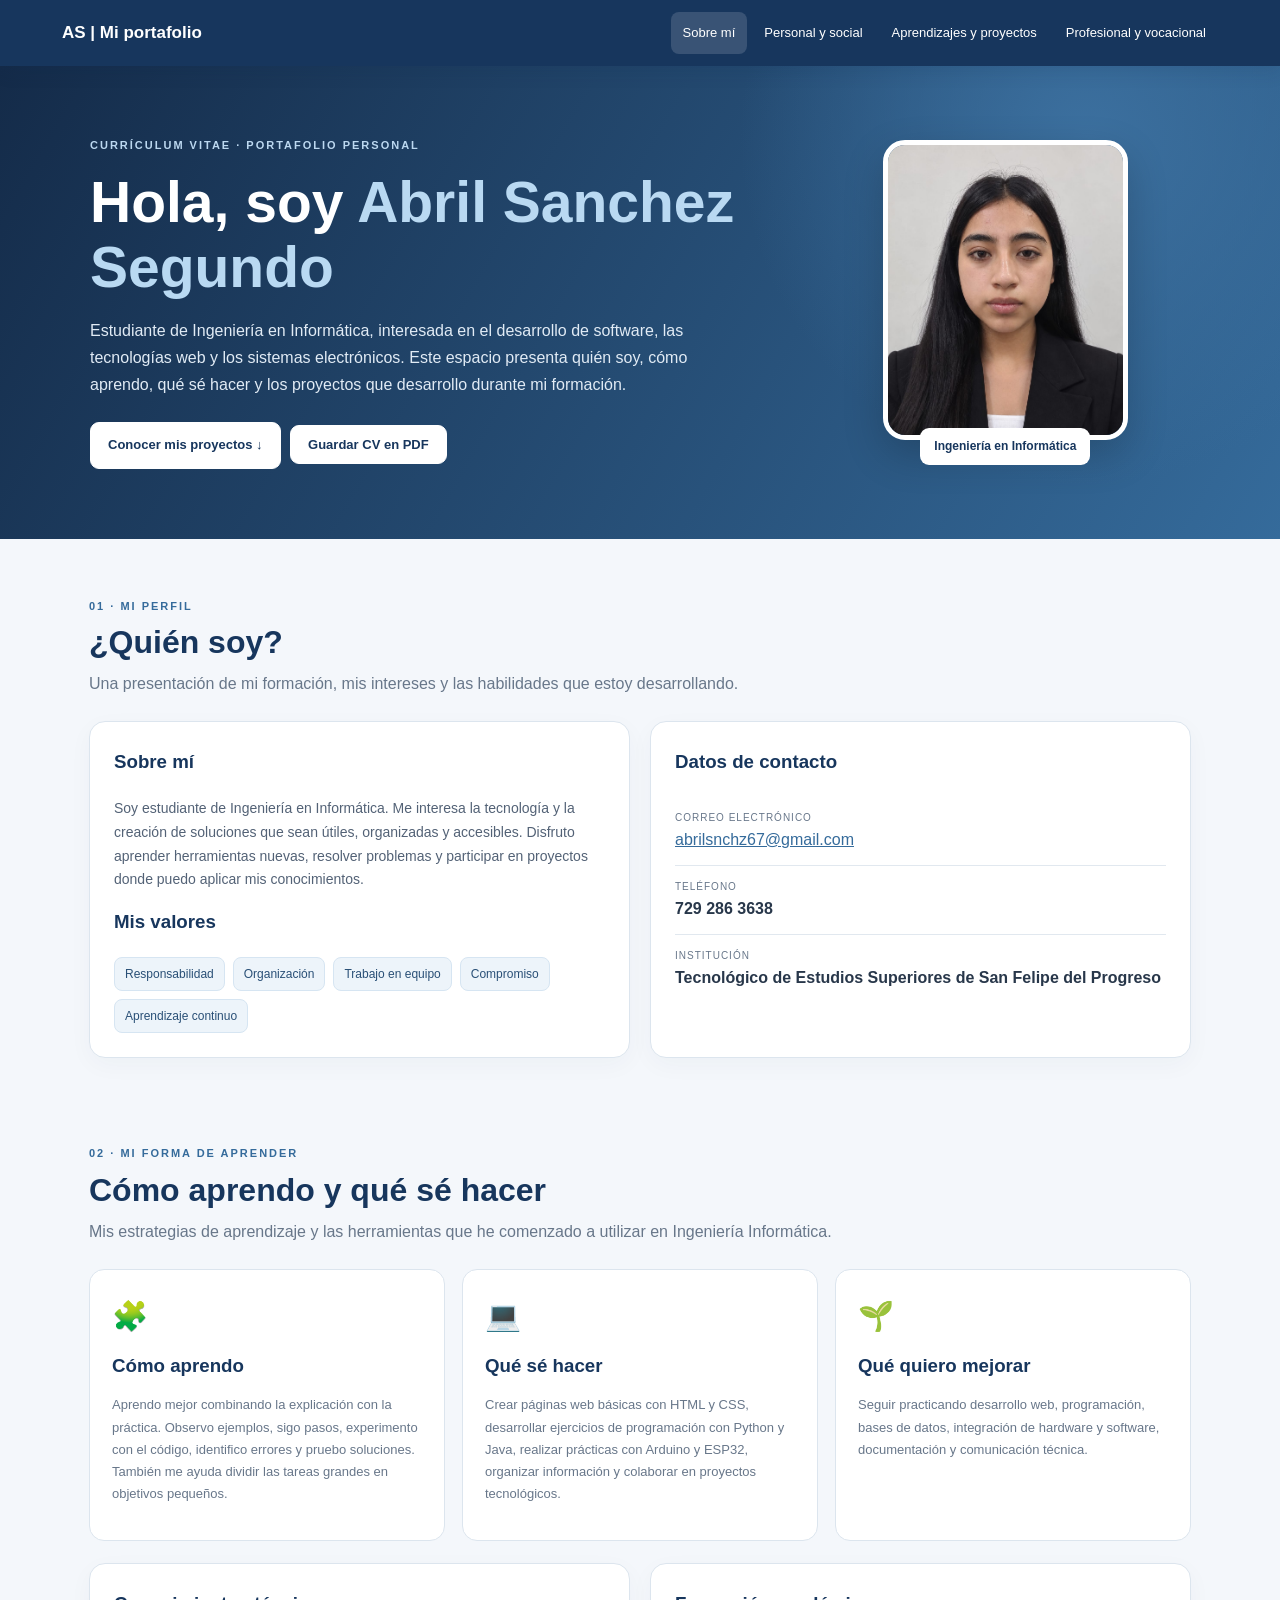
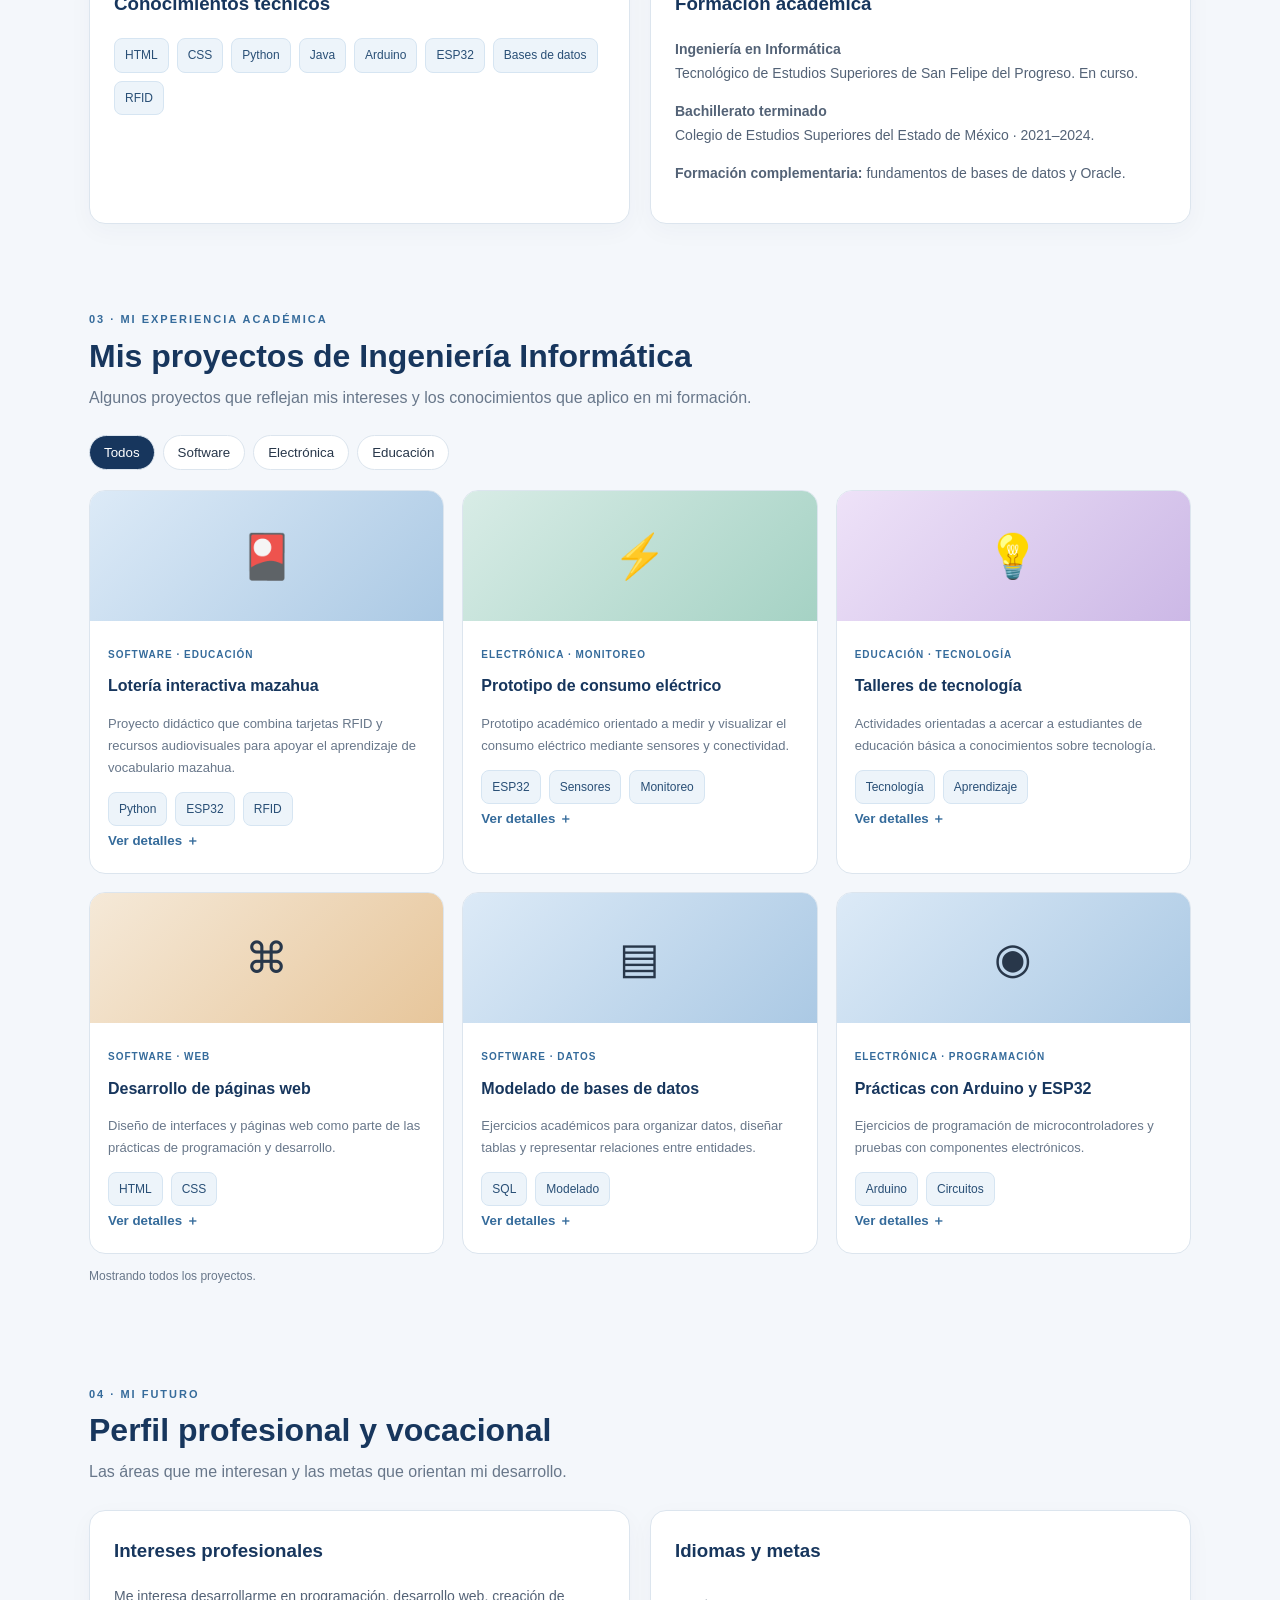
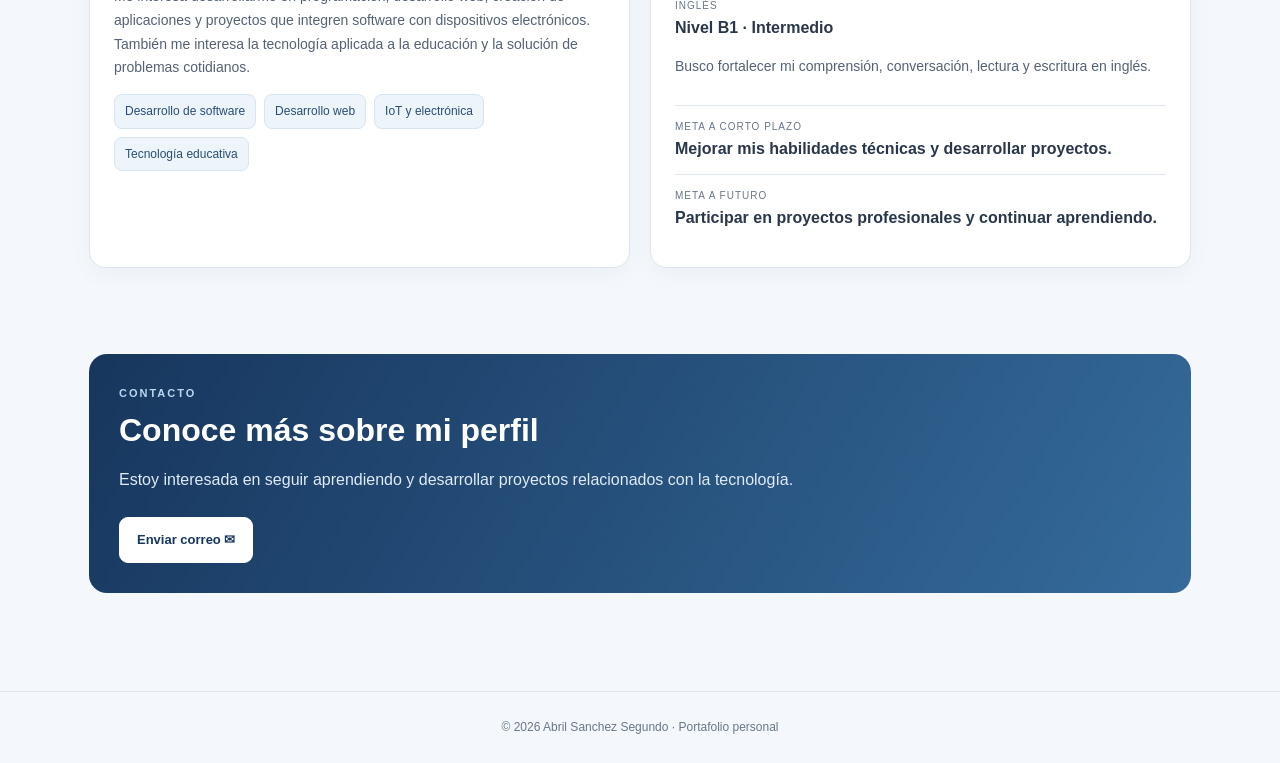
==== index.html @ 3b0242c1 "Add files via upload" ====
<!DOCTYPE html>
<html lang="es">
<head>
<meta charset="UTF-8">
<meta name="viewport" content="width=device-width, initial-scale=1.0">
<title>Abril Sanchez Segundo | Portafolio</title>

<style>
:root {
  --azul: #17365d;
  --azul2: #356b9b;
  --fondo: #f4f7fb;
  --texto: #28374a;
  --gris: #68778a;
  --blanco: #ffffff;
}

* {
  box-sizing: border-box;
  scroll-behavior: smooth;
}

body {
  margin: 0;
  background: var(--fondo);
  color: var(--texto);
  font-family: "Segoe UI", Arial, sans-serif;
  line-height: 1.7;
}

/* MENÚ PRINCIPAL */
header {
  background: var(--azul);
  color: white;
  position: sticky;
  top: 0;
  z-index: 100;
  box-shadow: 0 4px 18px #142c4b25;
}

nav {
  max-width: 1200px;
  margin: auto;
  padding: 12px 22px;
  display: flex;
  justify-content: space-between;
  align-items: center;
  gap: 15px;
}

.logo {
  font-weight: bold;
  font-size: 17px;
  white-space: nowrap;
}

.menu {
  display: flex;
  gap: 5px;
  flex-wrap: wrap;
}

.menu a {
  color: white;
  text-decoration: none;
  padding: 10px 12px;
  border-radius: 8px;
  font-size: 13px;
  transition: .3s;
}

.menu a:hover,
.menu a.activo {
  background: #ffffff25;
}

.menu a.proximamente {
  color: #c8d5e5;
}

.menu-btn {
  display: none;
  background: transparent;
  color: white;
  border: 1px solid #ffffff70;
  padding: 8px 12px;
  border-radius: 8px;
  cursor: pointer;
}

/* PORTADA */
.hero {
  background:
    radial-gradient(circle at 85% 15%, #3c709f 0, transparent 30%),
    linear-gradient(120deg, #142b49, #356b9b);
  color: white;
}

.hero-contenido {
  max-width: 1150px;
  margin: auto;
  padding: 70px 25px;
  display: grid;
  grid-template-columns: 1.3fr .7fr;
  align-items: center;
  gap: 45px;
}

.etiqueta {
  color: #bcd8f0;
  text-transform: uppercase;
  letter-spacing: 2px;
  font-size: 11px;
  font-weight: bold;
}

.hero h1 {
  font-size: clamp(35px, 5vw, 57px);
  line-height: 1.15;
  margin: 15px 0;
}

.hero h1 span {
  color: #b9d9f2;
}

.hero p {
  color: #e1ebf5;
  max-width: 650px;
}

.foto-contenedor {
  text-align: center;
}

.foto {
  width: 245px;
  height: 300px;
  object-fit: cover;
  object-position: center 25%;
  border-radius: 22px;
  border: 5px solid white;
  box-shadow: 0 15px 40px #0003;
}

.foto-texto {
  display: table;
  margin: -20px auto 0;
  position: relative;
  background: white;
  color: var(--azul);
  padding: 8px 14px;
  border-radius: 9px;
  font-size: 12px;
  font-weight: bold;
}

.boton {
  display: inline-block;
  padding: 11px 17px;
  margin: 8px 5px 0 0;
  border-radius: 9px;
  background: white;
  color: var(--azul);
  border: 1px solid white;
  text-decoration: none;
  cursor: pointer;
  font-weight: bold;
  font-size: 13px;
  transition: .3s;
}

.boton:hover {
  transform: translateY(-3px);
  box-shadow: 0 7px 20px #0002;
}

.boton-azul {
  background: var(--azul);
  color: white;
  border-color: var(--azul);
}

/* CONTENIDO */
main {
  max-width: 1150px;
  margin: auto;
  padding: 15px 24px 55px;
}

.seccion {
  padding: 43px 0;
  scroll-margin-top: 90px;
}

.subtitulo {
  color: var(--azul2);
  text-transform: uppercase;
  font-size: 11px;
  letter-spacing: 2px;
  font-weight: bold;
}

h2 {
  color: var(--azul);
  font-size: 32px;
  line-height: 1.25;
  margin: 7px 0;
}

.descripcion {
  color: var(--gris);
  margin: 8px 0 24px;
}

.grid {
  display: grid;
  grid-template-columns: repeat(2, minmax(0, 1fr));
  gap: 20px;
}

.tarjeta {
  background: white;
  padding: 24px;
  border-radius: 16px;
  border: 1px solid #dce5ee;
  box-shadow: 0 7px 25px #142c4b09;
  transition: .3s;
}

.tarjeta:hover {
  box-shadow: 0 12px 30px #142c4b15;
  transform: translateY(-2px);
}

.tarjeta h3 {
  color: var(--azul);
  margin-top: 0;
}

.tarjeta p {
  color: #536276;
  font-size: 14px;
}

.dato {
  padding: 12px 0;
  border-bottom: 1px solid #e1e8ef;
  overflow-wrap: anywhere;
}

.dato:last-child {
  border-bottom: 0;
}

.dato small {
  display: block;
  color: var(--gris);
  text-transform: uppercase;
  letter-spacing: 1px;
  font-size: 10px;
}

.dato a {
  color: var(--azul2);
}

.etiquetas {
  display: flex;
  flex-wrap: wrap;
  gap: 8px;
}

.chip {
  background: #edf4fa;
  color: #294f76;
  border: 1px solid #d6e5f2;
  border-radius: 8px;
  padding: 6px 10px;
  font-size: 12px;
}

/* APRENDIZAJES */
.habilidades {
  display: grid;
  grid-template-columns: repeat(3, minmax(0, 1fr));
  gap: 17px;
}

.habilidad {
  background: white;
  padding: 22px;
  border: 1px solid #dce5ee;
  border-radius: 15px;
  transition: .3s;
}

.habilidad:hover {
  transform: translateY(-4px);
  box-shadow: 0 10px 25px #142c4b12;
}

.icono {
  font-size: 29px;
}

.habilidad h3 {
  color: var(--azul);
  margin: 8px 0;
}

.habilidad p {
  color: var(--gris);
  font-size: 13px;
}

/* FILTROS DE PROYECTOS */
.filtros {
  display: flex;
  flex-wrap: wrap;
  gap: 8px;
  margin-bottom: 20px;
}

.filtro {
  padding: 9px 14px;
  border: 1px solid #dce5ee;
  background: white;
  border-radius: 30px;
  cursor: pointer;
  color: var(--texto);
}

.filtro.activo,
.filtro:hover {
  background: var(--azul);
  color: white;
}

.proyectos {
  display: grid;
  grid-template-columns: repeat(3, minmax(0, 1fr));
  gap: 18px;
}

.proyecto {
  background: white;
  border: 1px solid #dce5ee;
  border-radius: 16px;
  overflow: hidden;
  transition: .3s;
}

.proyecto:hover {
  transform: translateY(-5px);
  box-shadow: 0 12px 30px #142c4b15;
}

.proyecto[hidden] {
  display: none;
}

.proyecto-imagen {
  height: 130px;
  display: grid;
  place-items: center;
  font-size: 43px;
  background: linear-gradient(135deg, #dceaf7, #abc9e4);
}

.proyecto:nth-child(2) .proyecto-imagen {
  background: linear-gradient(135deg, #d8ece6, #a5d2c4);
}

.proyecto:nth-child(3) .proyecto-imagen {
  background: linear-gradient(135deg, #eee2f8, #ccb8e6);
}

.proyecto:nth-child(4) .proyecto-imagen {
  background: linear-gradient(135deg, #f5e9d8, #e7c69b);
}

.proyecto-contenido {
  padding: 18px;
}

.categoria {
  color: var(--azul2);
  font-size: 10px;
  text-transform: uppercase;
  font-weight: bold;
  letter-spacing: 1px;
}

.proyecto h3 {
  color: var(--azul);
  margin: 6px 0;
  font-size: 16px;
}

.proyecto p {
  color: var(--gris);
  font-size: 13px;
}

.ver-mas {
  color: var(--azul2);
  background: none;
  border: 0;
  padding: 5px 0;
  font-weight: bold;
  cursor: pointer;
}

.detalles {
  display: none;
  border-top: 1px solid #e1e8ef;
  padding-top: 12px;
  margin-top: 12px;
  font-size: 13px;
  color: var(--gris);
}

.proyecto.abierto .detalles {
  display: block;
}

/* CONTACTO */
.contacto {
  background: linear-gradient(120deg, #17365d, #356b9b);
  color: white;
  padding: 30px;
  border-radius: 18px;
}

.contacto h2 {
  color: white;
}

.contacto p {
  color: #e1ebf5;
}

footer {
  text-align: center;
  color: var(--gris);
  padding: 25px;
  font-size: 12px;
  border-top: 1px solid #dce5ee;
}

#arriba {
  position: fixed;
  right: 20px;
  bottom: 20px;
  width: 45px;
  height: 45px;
  background: var(--azul);
  color: white;
  border: 0;
  border-radius: 50%;
  font-size: 22px;
  cursor: pointer;
  opacity: 0;
  pointer-events: none;
  transition: .3s;
}

#arriba.mostrar {
  opacity: 1;
  pointer-events: auto;
}

.revelar {
  opacity: 0;
  transform: translateY(15px);
  transition: .6s;
}

.revelar.visible {
  opacity: 1;
  transform: translateY(0);
}

@media (max-width: 850px) {
  .menu a {
    font-size: 11px;
    padding: 8px;
  }

  .proyectos {
    grid-template-columns: repeat(2, minmax(0, 1fr));
  }
}

@media (max-width: 650px) {
  nav {
    flex-wrap: wrap;
  }

  .menu-btn {
    display: block;
  }

  .menu {
    display: none;
    position: absolute;
    top: 62px;
    left: 0;
    right: 0;
    background: var(--azul);
    padding: 12px;
    flex-direction: column;
  }

  .menu.abierto {
    display: flex;
  }

  .menu a {
    font-size: 14px;
    padding: 12px;
  }

  .hero-contenido {
    grid-template-columns: 1fr;
    padding: 45px 22px;
  }

  .foto {
    width: 210px;
    height: 250px;
  }

  main {
    padding: 10px 17px 40px;
  }

  .seccion {
    padding: 35px 0;
  }

  .grid,
  .habilidades,
  .proyectos {
    grid-template-columns: 1fr;
  }

  h2 {
    font-size: 27px;
  }
}

@media print {
  header, .filtros, .ver-mas, #arriba {
    display: none !important;
  }

  .hero {
    print-color-adjust: exact;
    -webkit-print-color-adjust: exact;
  }

  .seccion {
    padding: 20px 0;
  }

  .tarjeta, .proyecto, .habilidad {
    break-inside: avoid;
  }
}

@media (prefers-reduced-motion: reduce) {
  *, *::before, *::after {
    scroll-behavior: auto !important;
    transition: none !important;
  }

  .revelar {
    opacity: 1;
    transform: none;
  }
}
</style>
</head>

<body>

<header>
  <nav>
    <div class="logo">AS | Mi portafolio</div>

    <button class="menu-btn" id="menuBtn"
      aria-expanded="false" aria-controls="menu">☰ Menú</button>

    <div class="menu" id="menu">
      <a href="sobre-mi.html" class="activo">Sobre mí</a>
      <a href="personal-social.html">Personal y social</a>
      <a href="aprendizajes-proyectos.html">Aprendizajes y proyectos</a>
      <a href="profesional-vocacional.html">Profesional y vocacional</a>
    </div>
  </nav>
</header>

<!-- PORTADA DEL CURRÍCULUM -->
<section class="hero" id="inicio">
  <div class="hero-contenido">
    <div>
      <div class="etiqueta">Currículum vitae · Portafolio personal</div>

      <h1>Hola, soy <span>Abril Sanchez Segundo</span></h1>

      <p>
        Estudiante de Ingeniería en Informática, interesada en el desarrollo
        de software, las tecnologías web y los sistemas electrónicos.
        Este espacio presenta quién soy, cómo aprendo, qué sé hacer
        y los proyectos que desarrollo durante mi formación.
      </p>

      <a href="#proyectos" class="boton">Conocer mis proyectos ↓</a>
      <button class="boton" onclick="window.print()">Guardar CV en PDF</button>
    </div>

    <div class="foto-contenedor">
      <img src="abril.jpg" alt="Fotografía de Abril Sanchez Segundo"
        class="foto">
      <div class="foto-texto">Ingeniería en Informática</div>
    </div>
  </div>
</section>

<main>

<!-- PERFIL -->
<section class="seccion revelar" id="perfil">
  <div class="subtitulo">01 · Mi perfil</div>
  <h2>¿Quién soy?</h2>
  <p class="descripcion">
    Una presentación de mi formación, mis intereses y las habilidades
    que estoy desarrollando.
  </p>

  <div class="grid">
    <article class="tarjeta">
      <h3>Sobre mí</h3>
      <p>
        Soy estudiante de Ingeniería en Informática. Me interesa la tecnología
        y la creación de soluciones que sean útiles, organizadas y accesibles.
        Disfruto aprender herramientas nuevas, resolver problemas y participar
        en proyectos donde puedo aplicar mis conocimientos.
      </p>

      <h3>Mis valores</h3>
      <div class="etiquetas">
        <span class="chip">Responsabilidad</span>
        <span class="chip">Organización</span>
        <span class="chip">Trabajo en equipo</span>
        <span class="chip">Compromiso</span>
        <span class="chip">Aprendizaje continuo</span>
      </div>
    </article>

    <article class="tarjeta">
      <h3>Datos de contacto</h3>

      <div class="dato">
        <small>Correo electrónico</small>
        <a href="mailto:abrilsnchz67@gmail.com">
          abrilsnchz67@gmail.com
        </a>
      </div>

      <div class="dato">
        <small>Teléfono</small>
        <strong>729 286 3638</strong>
      </div>

      <div class="dato">
        <small>Institución</small>
        <strong>
          Tecnológico de Estudios Superiores de San Felipe del Progreso
        </strong>
      </div>
    </article>
  </div>
</section>

<!-- CÓMO APRENDO -->
<section class="seccion revelar" id="aprendizaje">
  <div class="subtitulo">02 · Mi forma de aprender</div>
  <h2>Cómo aprendo y qué sé hacer</h2>
  <p class="descripcion">
    Mis estrategias de aprendizaje y las herramientas que he comenzado
    a utilizar en Ingeniería Informática.
  </p>

  <div class="habilidades">
    <article class="habilidad">
      <div class="icono">🧩</div>
      <h3>Cómo aprendo</h3>
      <p>
        Aprendo mejor combinando la explicación con la práctica. Observo
        ejemplos, sigo pasos, experimento con el código, identifico errores
        y pruebo soluciones. También me ayuda dividir las tareas grandes
        en objetivos pequeños.
      </p>
    </article>

    <article class="habilidad">
      <div class="icono">💻</div>
      <h3>Qué sé hacer</h3>
      <p>
        Crear páginas web básicas con HTML y CSS, desarrollar ejercicios
        de programación con Python y Java, realizar prácticas con Arduino
        y ESP32, organizar información y colaborar en proyectos tecnológicos.
      </p>
    </article>

    <article class="habilidad">
      <div class="icono">🌱</div>
      <h3>Qué quiero mejorar</h3>
      <p>
        Seguir practicando desarrollo web, programación, bases de datos,
        integración de hardware y software, documentación y comunicación técnica.
      </p>
    </article>
  </div>

  <div class="grid" style="margin-top:22px">
    <article class="tarjeta">
      <h3>Conocimientos técnicos</h3>
      <div class="etiquetas">
        <span class="chip">HTML</span>
        <span class="chip">CSS</span>
        <span class="chip">Python</span>
        <span class="chip">Java</span>
        <span class="chip">Arduino</span>
        <span class="chip">ESP32</span>
        <span class="chip">Bases de datos</span>
        <span class="chip">RFID</span>
      </div>
    </article>

    <article class="tarjeta">
      <h3>Formación académica</h3>
      <p>
        <strong>Ingeniería en Informática</strong><br>
        Tecnológico de Estudios Superiores de San Felipe del Progreso.
        En curso.
      </p>
      <p>
        <strong>Bachillerato terminado</strong><br>
        Colegio de Estudios Superiores del Estado de México · 2021–2024.
      </p>
      <p>
        <strong>Formación complementaria:</strong>
        fundamentos de bases de datos y Oracle.
      </p>
    </article>
  </div>
</section>

<!-- PROYECTOS -->
<section class="seccion revelar" id="proyectos">
  <div class="subtitulo">03 · Mi experiencia académica</div>
  <h2>Mis proyectos de Ingeniería Informática</h2>
  <p class="descripcion">
    Algunos proyectos que reflejan mis intereses y los conocimientos
    que aplico en mi formación.
  </p>

  <div class="filtros">
    <button class="filtro activo" data-filtro="todos">Todos</button>
    <button class="filtro" data-filtro="software">Software</button>
    <button class="filtro" data-filtro="electronica">Electrónica</button>
    <button class="filtro" data-filtro="educacion">Educación</button>
  </div>

  <div class="proyectos">

    <article class="proyecto" data-categoria="software educacion">
      <div class="proyecto-imagen">🎴</div>
      <div class="proyecto-contenido">
        <span class="categoria">Software · Educación</span>
        <h3>Lotería interactiva mazahua</h3>
        <p>
          Proyecto didáctico que combina tarjetas RFID y recursos
          audiovisuales para apoyar el aprendizaje de vocabulario mazahua.
        </p>
        <div class="etiquetas">
          <span class="chip">Python</span>
          <span class="chip">ESP32</span>
          <span class="chip">RFID</span>
        </div>
        <button class="ver-mas" aria-expanded="false">Ver detalles ＋</button>
        <div class="detalles">
          El sistema busca identificar una tarjeta y mostrar su imagen,
          las palabras en español y mazahua, y el audio de pronunciación.
          Su objetivo es apoyar el aprendizaje de una lengua indígena
          mediante herramientas tecnológicas.
        </div>
      </div>
    </article>

    <article class="proyecto" data-categoria="electronica software">
      <div class="proyecto-imagen">⚡</div>
      <div class="proyecto-contenido">
        <span class="categoria">Electrónica · Monitoreo</span>
        <h3>Prototipo de consumo eléctrico</h3>
        <p>
          Prototipo académico orientado a medir y visualizar el consumo
          eléctrico mediante sensores y conectividad.
        </p>
        <div class="etiquetas">
          <span class="chip">ESP32</span>
          <span class="chip">Sensores</span>
          <span class="chip">Monitoreo</span>
        </div>
        <button class="ver-mas" aria-expanded="false">Ver detalles ＋</button>
        <div class="detalles">
          Explora la lectura de señales mediante sensores y el envío
          de mediciones para consultar información del consumo energético.
        </div>
      </div>
    </article>

    <article class="proyecto" data-categoria="educacion">
      <div class="proyecto-imagen">💡</div>
      <div class="proyecto-contenido">
        <span class="categoria">Educación · Tecnología</span>
        <h3>Talleres de tecnología</h3>
        <p>
          Actividades orientadas a acercar a estudiantes de educación básica
          a conocimientos sobre tecnología.
        </p>
        <div class="etiquetas">
          <span class="chip">Tecnología</span>
          <span class="chip">Aprendizaje</span>
        </div>
        <button class="ver-mas" aria-expanded="false">Ver detalles ＋</button>
        <div class="detalles">
          Espacio para documentar las actividades realizadas, los recursos
          utilizados y los aprendizajes obtenidos durante los talleres.
        </div>
      </div>
    </article>

    <article class="proyecto" data-categoria="software">
      <div class="proyecto-imagen">⌘</div>
      <div class="proyecto-contenido">
        <span class="categoria">Software · Web</span>
        <h3>Desarrollo de páginas web</h3>
        <p>
          Diseño de interfaces y páginas web como parte de las prácticas
          de programación y desarrollo.
        </p>
        <div class="etiquetas">
          <span class="chip">HTML</span>
          <span class="chip">CSS</span>
        </div>
        <button class="ver-mas" aria-expanded="false">Ver detalles ＋</button>
        <div class="detalles">
          Puedes agregar capturas de pantalla, enlaces y una explicación
          de las herramientas utilizadas en cada página.
        </div>
      </div>
    </article>

    <article class="proyecto" data-categoria="software">
      <div class="proyecto-imagen">▤</div>
      <div class="proyecto-contenido">
        <span class="categoria">Software · Datos</span>
        <h3>Modelado de bases de datos</h3>
        <p>
          Ejercicios académicos para organizar datos, diseñar tablas
          y representar relaciones entre entidades.
        </p>
        <div class="etiquetas">
          <span class="chip">SQL</span>
          <span class="chip">Modelado</span>
        </div>
        <button class="ver-mas" aria-expanded="false">Ver detalles ＋</button>
        <div class="detalles">
          Agrega aquí diagramas, consultas y ejemplos de las bases de datos
          que hayas construido.
        </div>
      </div>
    </article>

    <article class="proyecto" data-categoria="electronica">
      <div class="proyecto-imagen">◉</div>
      <div class="proyecto-contenido">
        <span class="categoria">Electrónica · Programación</span>
        <h3>Prácticas con Arduino y ESP32</h3>
        <p>
          Ejercicios de programación de microcontroladores y pruebas
          con componentes electrónicos.
        </p>
        <div class="etiquetas">
          <span class="chip">Arduino</span>
          <span class="chip">Circuitos</span>
        </div>
        <button class="ver-mas" aria-expanded="false">Ver detalles ＋</button>
        <div class="detalles">
          Puedes añadir fotografías de los circuitos, conexiones,
          código y resultados de las prácticas.
        </div>
      </div>
    </article>

  </div>

  <p id="mensajeFiltro" aria-live="polite"
     style="color:var(--gris);font-size:12px">
    Mostrando todos los proyectos.
  </p>
</section>

<!-- PERFIL PROFESIONAL -->
<section class="seccion revelar" id="vocacion">
  <div class="subtitulo">04 · Mi futuro</div>
  <h2>Perfil profesional y vocacional</h2>
  <p class="descripcion">
    Las áreas que me interesan y las metas que orientan mi desarrollo.
  </p>

  <div class="grid">
    <article class="tarjeta">
      <h3>Intereses profesionales</h3>
      <p>
        Me interesa desarrollarme en programación, desarrollo web,
        creación de aplicaciones y proyectos que integren software
        con dispositivos electrónicos. También me interesa la tecnología
        aplicada a la educación y la solución de problemas cotidianos.
      </p>

      <div class="etiquetas">
        <span class="chip">Desarrollo de software</span>
        <span class="chip">Desarrollo web</span>
        <span class="chip">IoT y electrónica</span>
        <span class="chip">Tecnología educativa</span>
      </div>
    </article>

    <article class="tarjeta">
      <h3>Idiomas y metas</h3>
      <div class="dato">
        <small>Inglés</small>
        <strong>Nivel B1 · Intermedio</strong>
        <p>
          Busco fortalecer mi comprensión, conversación, lectura
          y escritura en inglés.
        </p>
      </div>
      <div class="dato">
        <small>Meta a corto plazo</small>
        <strong>Mejorar mis habilidades técnicas y desarrollar proyectos.</strong>
      </div>
      <div class="dato">
        <small>Meta a futuro</small>
        <strong>Participar en proyectos profesionales y continuar aprendiendo.</strong>
      </div>
    </article>
  </div>
</section>

<!-- CONTACTO -->
<section class="seccion revelar" id="contacto">
  <div class="contacto">
    <div class="etiqueta">Contacto</div>
    <h2>Conoce más sobre mi perfil</h2>
    <p>
      Estoy interesada en seguir aprendiendo y desarrollar proyectos
      relacionados con la tecnología.
    </p>
    <a class="boton" href="mailto:abrilsnchz67@gmail.com">
      Enviar correo ✉
    </a>
  </div>
</section>

</main>

<footer>
  © <span id="anio"></span> Abril Sanchez Segundo · Portafolio personal
</footer>

<button id="arriba" aria-label="Volver al inicio">↑</button>

<script>
// Menú móvil
const menuBtn = document.getElementById("menuBtn");
const menu = document.getElementById("menu");

menuBtn.addEventListener("click", () => {
  const abierto = menu.classList.toggle("abierto");
  menuBtn.setAttribute("aria-expanded", String(abierto));
  menuBtn.textContent = abierto ? "✕ Cerrar" : "☰ Menú";
});

// Cerrar el menú móvil después de seleccionar una página
document.querySelectorAll(".menu a").forEach(enlace => {
  enlace.addEventListener("click", () => {
    menu.classList.remove("abierto");
    menuBtn.setAttribute("aria-expanded", "false");
    menuBtn.textContent = "☰ Menú";
  });
});

// Filtrar proyectos
document.querySelectorAll(".filtro").forEach(boton => {
  boton.addEventListener("click", () => {
    document.querySelectorAll(".filtro").forEach(b =>
      b.classList.remove("activo")
    );

    boton.classList.add("activo");
    const categoria = boton.dataset.filtro;
    let cantidad = 0;

    document.querySelectorAll(".proyecto").forEach(proyecto => {
      const categorias = proyecto.dataset.categoria.split(" ");
      const mostrar = categoria === "todos" ||
                      categorias.includes(categoria);

      proyecto.hidden = !mostrar;
      if (mostrar) cantidad++;
    });

    document.getElementById("mensajeFiltro").textContent =
      categoria === "todos"
        ? "Mostrando todos los proyectos."
        : `Se muestran ${cantidad} proyecto(s) de esta categoría.`;
  });
});

// Abrir y cerrar detalles de los proyectos
document.querySelectorAll(".ver-mas").forEach(boton => {
  boton.addEventListener("click", () => {
    const proyecto = boton.closest(".proyecto");
    const abierto = proyecto.classList.toggle("abierto");

    boton.textContent = abierto
      ? "Ocultar detalles −"
      : "Ver detalles ＋";

    boton.setAttribute("aria-expanded", String(abierto));
  });
});

// Botón volver arriba
const botonArriba = document.getElementById("arriba");

window.addEventListener("scroll", () => {
  botonArriba.classList.toggle("mostrar", window.scrollY > 400);
});

botonArriba.addEventListener("click", () => {
  window.scrollTo({ top: 0, behavior: "smooth" });
});

// Animación de entrada
const observador = new IntersectionObserver(entradas => {
  entradas.forEach(entrada => {
    if (entrada.isIntersecting) {
      entrada.target.classList.add("visible");
      observador.unobserve(entrada.target);
    }
  });
}, { threshold: 0.1 });

document.querySelectorAll(".revelar").forEach(seccion => {
  observador.observe(seccion);
});

// Año automático
document.getElementById("anio").textContent = new Date().getFullYear();
</script>

</body>
</html>
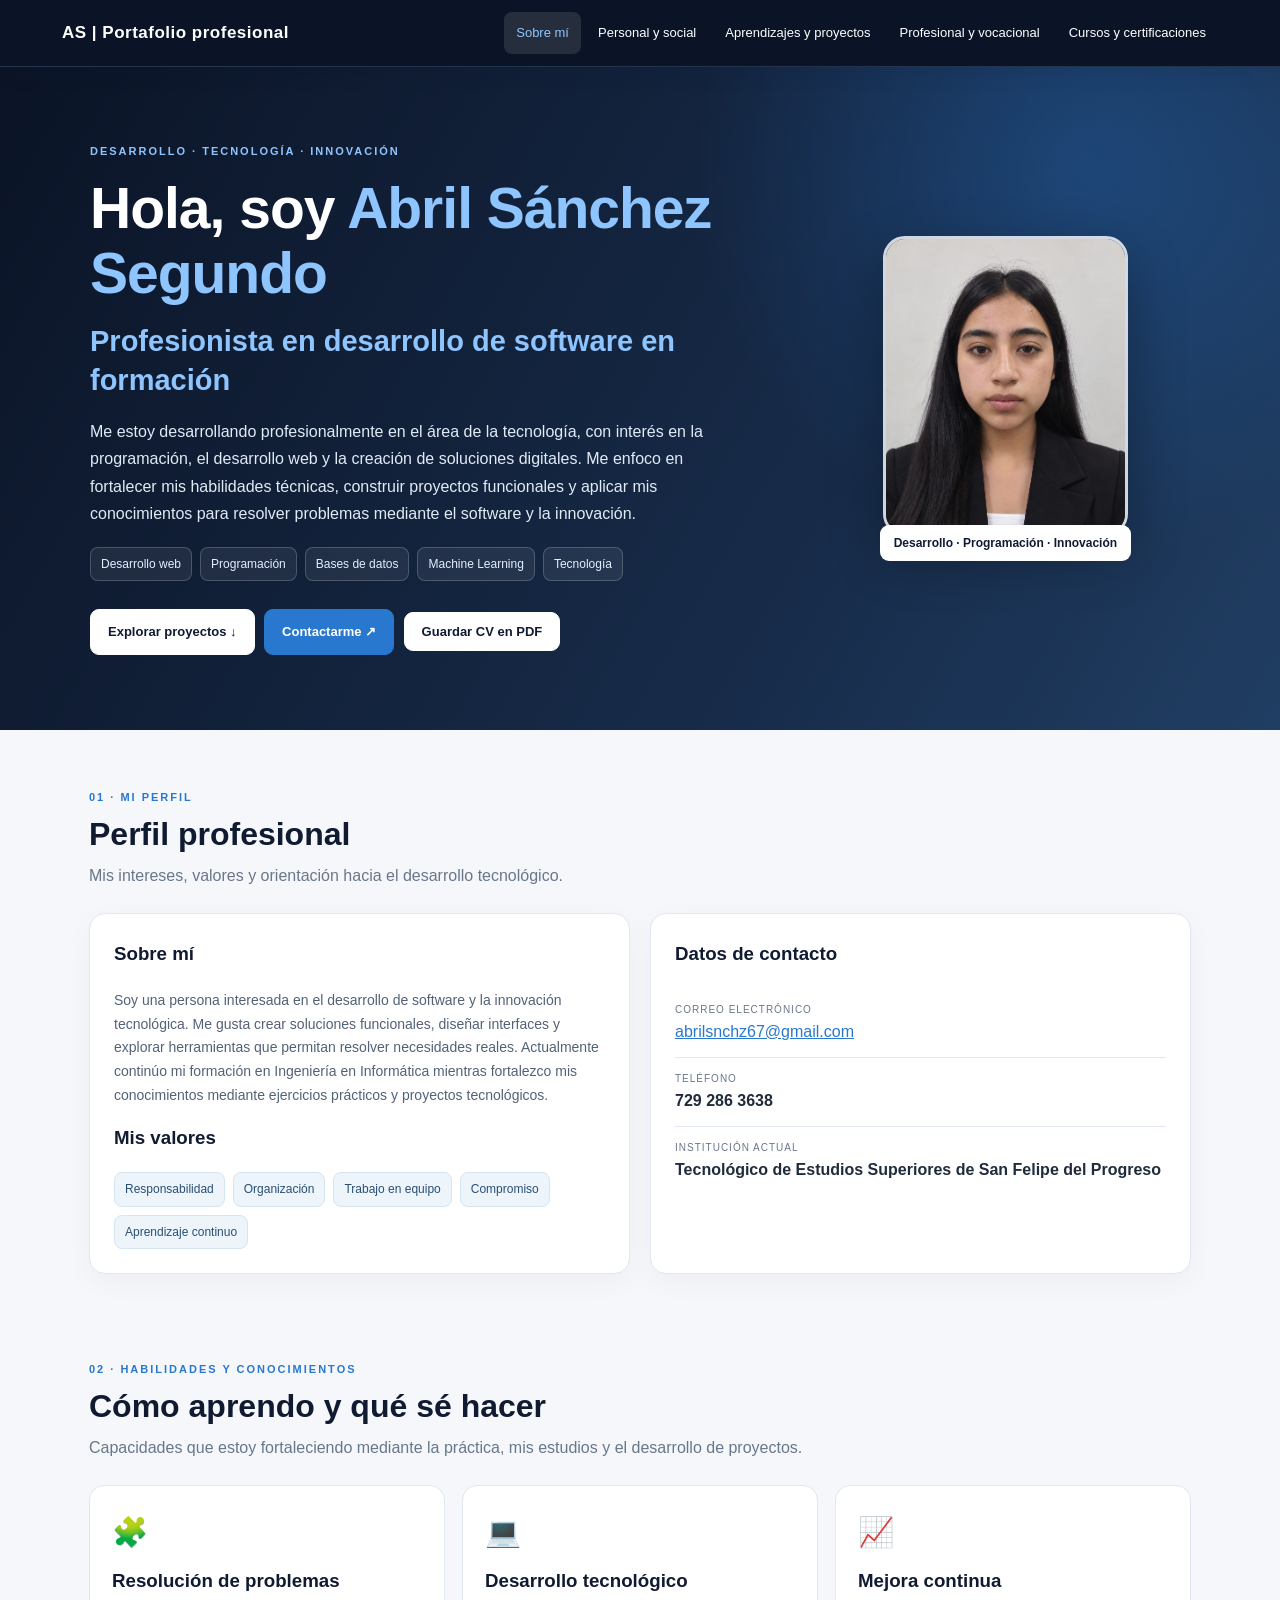
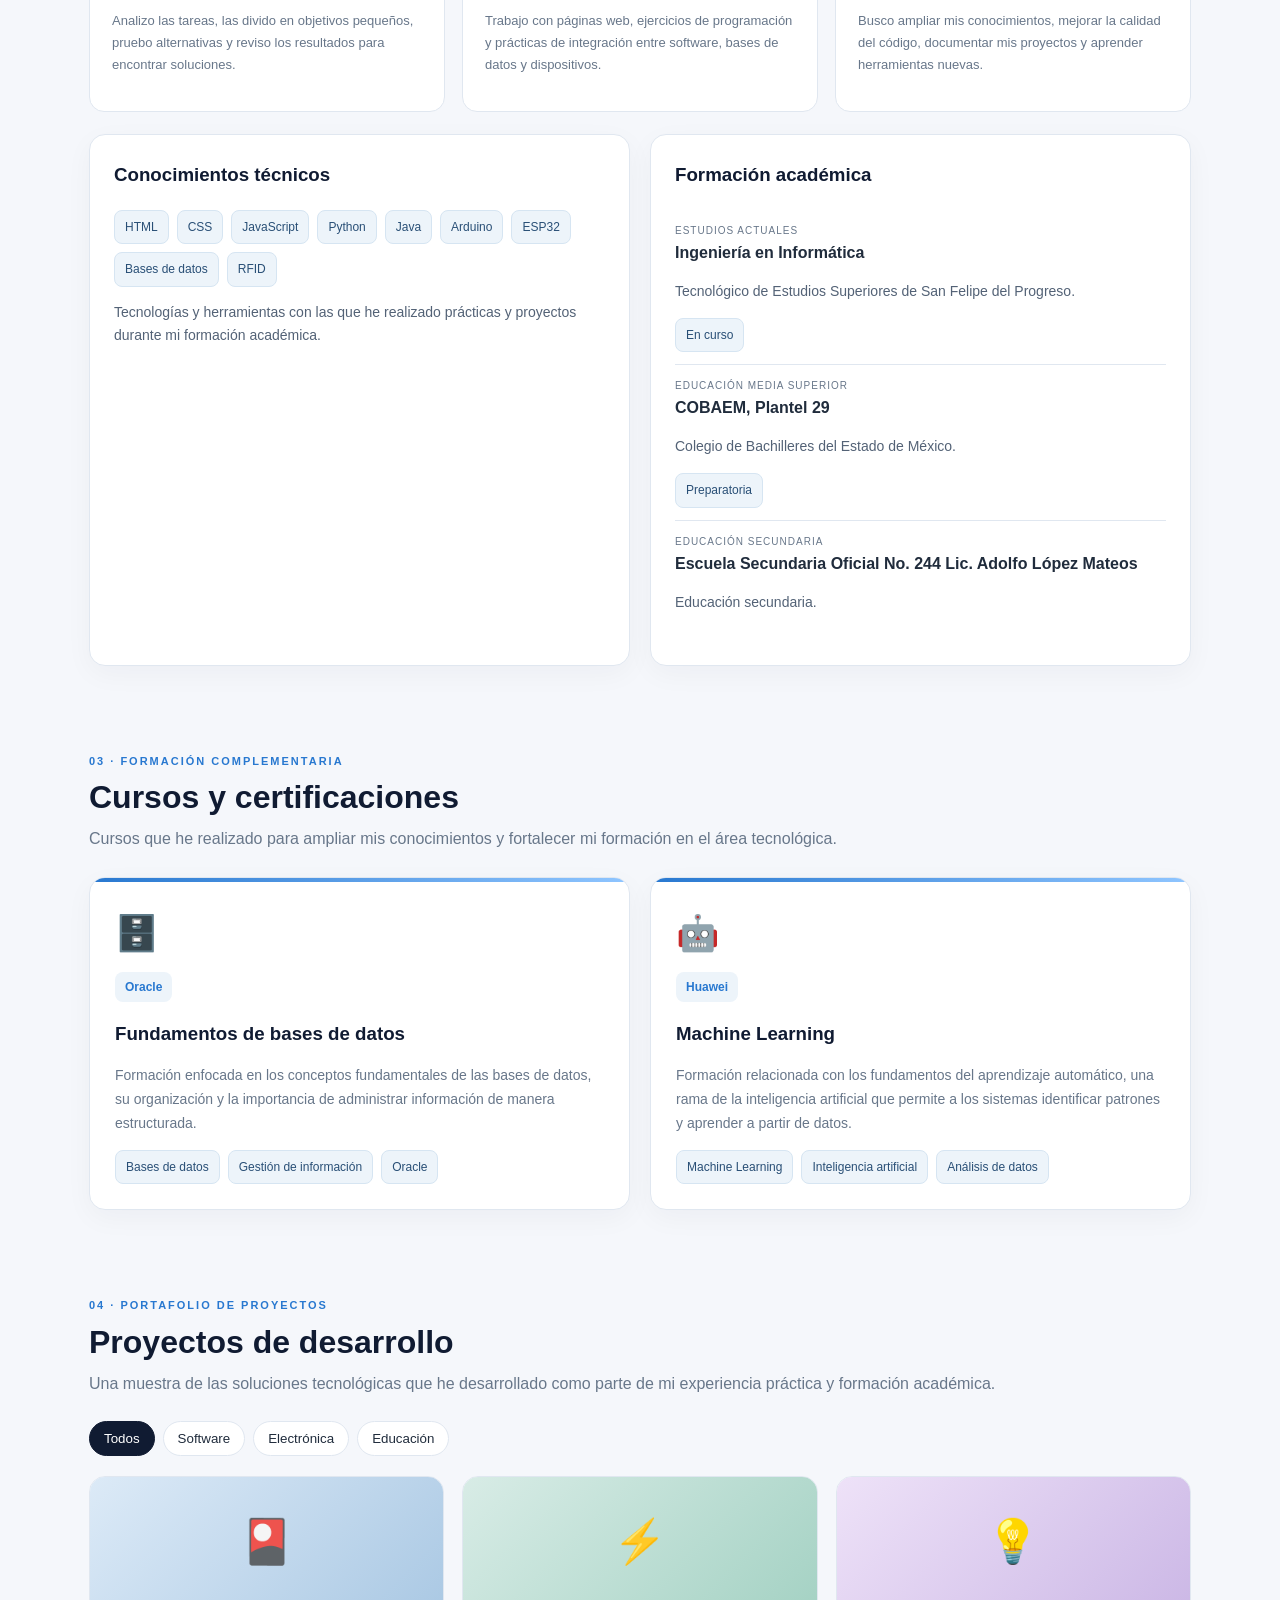
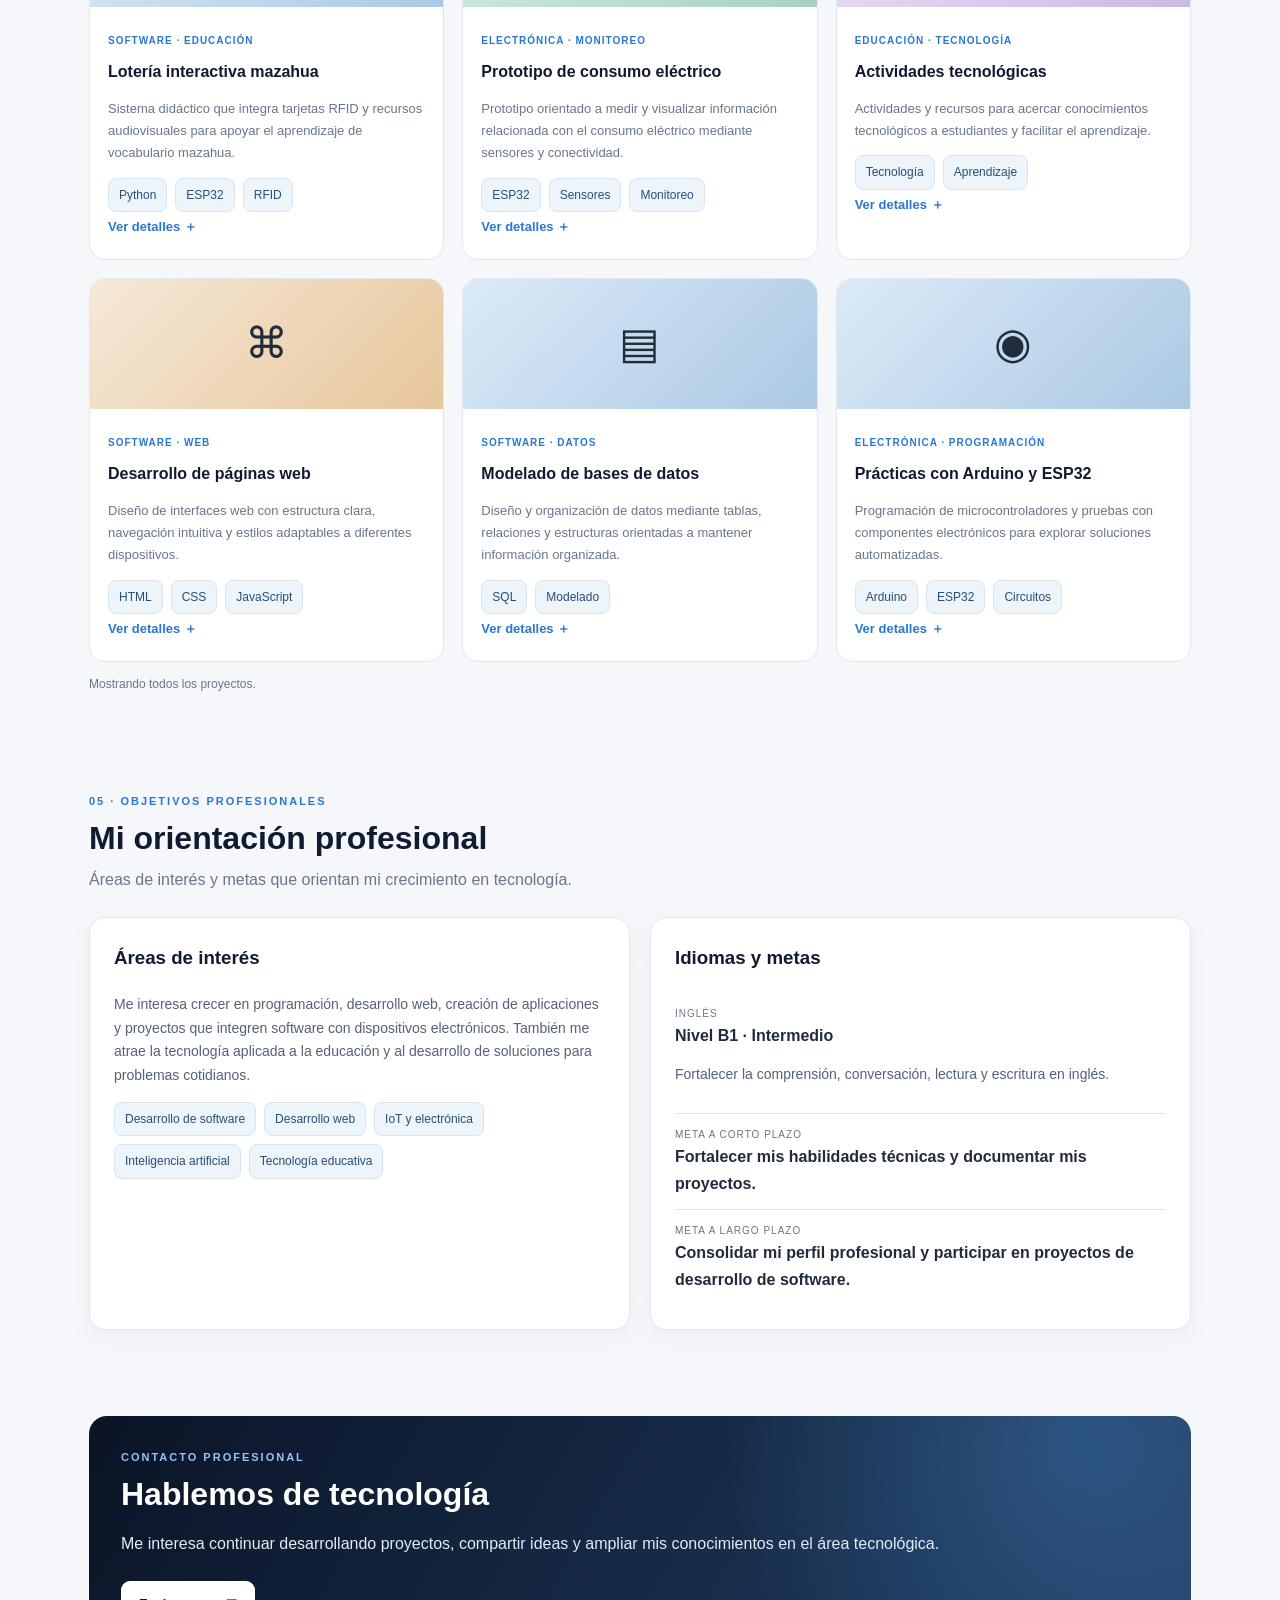
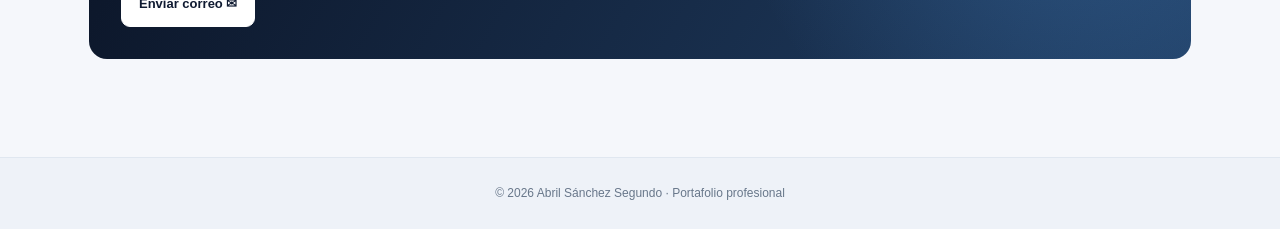
==== commit 7f4309e1: "Update index.html" ====
--- a/index.html
+++ b/index.html
@@ -4,16 +4,20 @@
 <head>
 <meta charset="UTF-8">
 <meta name="viewport" content="width=device-width, initial-scale=1.0">
-<title>Abril Sanchez Segundo | Portafolio</title>
+
+<title>Abril Sánchez Segundo | Portafolio Profesional</title>
+<meta name="description" content="Portafolio profesional de Abril Sánchez Segundo, estudiante de Ingeniería en Informática, interesada en desarrollo de software, programación y tecnología.">
 
 <style>
 :root {
-  --azul: #17365d;
-  --azul2: #356b9b;
-  --fondo: #f4f7fb;
-  --texto: #28374a;
+  --azul: #101b32;
+  --azul2: #2878d0;
+  --azul-claro: #8fc5ff;
+  --fondo: #f5f7fb;
+  --texto: #202c3c;
   --gris: #68778a;
   --blanco: #ffffff;
+  --borde: #e0e7f0;
 }
 
 * {
@@ -29,14 +33,14 @@
   line-height: 1.7;
 }
 
-/* MENÚ PRINCIPAL */
 header {
-  background: var(--azul);
+  background: #0b1426;
   color: white;
   position: sticky;
   top: 0;
   z-index: 100;
-  box-shadow: 0 4px 18px #142c4b25;
+  box-shadow: 0 4px 20px #101b321a;
+  border-bottom: 1px solid #24344d;
 }
 
 nav {
@@ -53,6 +57,7 @@
   font-weight: bold;
   font-size: 17px;
   white-space: nowrap;
+  letter-spacing: .5px;
 }
 
 .menu {
@@ -72,11 +77,8 @@
 
 .menu a:hover,
 .menu a.activo {
-  background: #ffffff25;
-}
-
-.menu a.proximamente {
-  color: #c8d5e5;
+  background: #ffffff1c;
+  color: var(--azul-claro);
 }
 
 .menu-btn {
@@ -89,18 +91,19 @@
   cursor: pointer;
 }
 
-/* PORTADA */
+/* PORTADA PROFESIONAL */
 .hero {
   background:
-    radial-gradient(circle at 85% 15%, #3c709f 0, transparent 30%),
-    linear-gradient(120deg, #142b49, #356b9b);
+    radial-gradient(circle at 85% 15%, #2878d055 0, transparent 32%),
+    linear-gradient(120deg, #0b1426, #172b49 65%, #203e63);
   color: white;
 }
 
 .hero-contenido {
   max-width: 1150px;
+  min-height: 510px;
   margin: auto;
-  padding: 70px 25px;
+  padding: 75px 25px;
   display: grid;
   grid-template-columns: 1.3fr .7fr;
   align-items: center;
@@ -108,7 +111,7 @@
 }
 
 .etiqueta {
-  color: #bcd8f0;
+  color: var(--azul-claro);
   text-transform: uppercase;
   letter-spacing: 2px;
   font-size: 11px;
@@ -118,16 +121,34 @@
 .hero h1 {
   font-size: clamp(35px, 5vw, 57px);
   line-height: 1.15;
+  letter-spacing: -1px;
   margin: 15px 0;
 }
 
 .hero h1 span {
-  color: #b9d9f2;
+  color: var(--azul-claro);
+}
+
+.cargo-profesional {
+  color: var(--azul-claro);
+  font-size: clamp(21px, 3vw, 29px);
+  line-height: 1.35;
+  margin: 0 0 18px;
 }
 
 .hero p {
   color: #e1ebf5;
   max-width: 650px;
+}
+
+.hero-etiquetas {
+  margin: 20px 0;
+}
+
+.hero-etiquetas .chip {
+  background: #ffffff12;
+  border-color: #ffffff30;
+  color: #e5efff;
 }
 
 .foto-contenedor {
@@ -140,12 +161,13 @@
   object-fit: cover;
   object-position: center 25%;
   border-radius: 22px;
-  border: 5px solid white;
-  box-shadow: 0 15px 40px #0003;
+  border: 3px solid #ffffffcc;
+  box-shadow: 0 20px 55px #0005;
 }
 
 .foto-texto {
   display: table;
+  max-width: 100%;
   margin: -20px auto 0;
   position: relative;
   background: white;
@@ -168,6 +190,7 @@
   cursor: pointer;
   font-weight: bold;
   font-size: 13px;
+  font-family: inherit;
   transition: .3s;
 }
 
@@ -177,9 +200,13 @@
 }
 
 .boton-azul {
-  background: var(--azul);
+  background: var(--azul2);
   color: white;
-  border-color: var(--azul);
+  border-color: var(--azul2);
+}
+
+.boton-azul:hover {
+  background: #1c5eaa;
 }
 
 /* CONTENIDO */
@@ -224,13 +251,14 @@
   background: white;
   padding: 24px;
   border-radius: 16px;
-  border: 1px solid #dce5ee;
-  box-shadow: 0 7px 25px #142c4b09;
+  border: 1px solid var(--borde);
+  box-shadow: 0 8px 28px #101b320a;
   transition: .3s;
 }
 
 .tarjeta:hover {
-  box-shadow: 0 12px 30px #142c4b15;
+  border-color: #b8d6f5;
+  box-shadow: 0 15px 35px #101b3214;
   transform: translateY(-2px);
 }
 
@@ -246,7 +274,7 @@
 
 .dato {
   padding: 12px 0;
-  border-bottom: 1px solid #e1e8ef;
+  border-bottom: 1px solid var(--borde);
   overflow-wrap: anywhere;
 }
 
@@ -264,6 +292,7 @@
 
 .dato a {
   color: var(--azul2);
+  overflow-wrap: anywhere;
 }
 
 .etiquetas {
@@ -273,6 +302,7 @@
 }
 
 .chip {
+  display: inline-block;
   background: #edf4fa;
   color: #294f76;
   border: 1px solid #d6e5f2;
@@ -281,7 +311,7 @@
   font-size: 12px;
 }
 
-/* APRENDIZAJES */
+/* HABILIDADES */
 .habilidades {
   display: grid;
   grid-template-columns: repeat(3, minmax(0, 1fr));
@@ -291,14 +321,14 @@
 .habilidad {
   background: white;
   padding: 22px;
-  border: 1px solid #dce5ee;
+  border: 1px solid var(--borde);
   border-radius: 15px;
   transition: .3s;
 }
 
 .habilidad:hover {
   transform: translateY(-4px);
-  box-shadow: 0 10px 25px #142c4b12;
+  box-shadow: 0 10px 25px #101b3212;
 }
 
 .icono {
@@ -315,7 +345,67 @@
   font-size: 13px;
 }
 
-/* FILTROS DE PROYECTOS */
+/* CURSOS Y CERTIFICACIONES */
+.cursos {
+  display: grid;
+  grid-template-columns: repeat(2, minmax(0, 1fr));
+  gap: 20px;
+}
+
+.curso {
+  background: white;
+  padding: 25px;
+  border: 1px solid var(--borde);
+  border-radius: 16px;
+  box-shadow: 0 8px 28px #101b320a;
+  transition: .3s;
+  position: relative;
+  overflow: hidden;
+}
+
+.curso::before {
+  content: "";
+  position: absolute;
+  top: 0;
+  left: 0;
+  width: 100%;
+  height: 4px;
+  background: linear-gradient(90deg, #2878d0, #8fc5ff);
+}
+
+.curso:hover {
+  transform: translateY(-5px);
+  border-color: #b8d6f5;
+  box-shadow: 0 15px 35px #101b3214;
+}
+
+.curso-icono {
+  font-size: 35px;
+  margin-bottom: 10px;
+}
+
+.curso h3 {
+  color: var(--azul);
+  margin: 8px 0;
+}
+
+.curso p {
+  color: var(--gris);
+  font-size: 14px;
+}
+
+.curso-institucion {
+  display: inline-block;
+  color: var(--azul2);
+  background: #edf4fa;
+  border-radius: 8px;
+  padding: 5px 10px;
+  font-size: 12px;
+  font-weight: bold;
+  margin-bottom: 8px;
+}
+
+/* FILTROS */
 .filtros {
   display: flex;
   flex-wrap: wrap;
@@ -325,17 +415,27 @@
 
 .filtro {
   padding: 9px 14px;
-  border: 1px solid #dce5ee;
+  border: 1px solid var(--borde);
   background: white;
   border-radius: 30px;
   cursor: pointer;
   color: var(--texto);
+  transition: .3s;
 }
 
 .filtro.activo,
 .filtro:hover {
   background: var(--azul);
   color: white;
+  border-color: var(--azul);
+}
+
+.filtro:focus-visible,
+.boton:focus-visible,
+.ver-mas:focus-visible,
+.menu a:focus-visible {
+  outline: 3px solid #60a5fa;
+  outline-offset: 3px;
 }
 
 .proyectos {
@@ -346,7 +446,7 @@
 
 .proyecto {
   background: white;
-  border: 1px solid #dce5ee;
+  border: 1px solid var(--borde);
   border-radius: 16px;
   overflow: hidden;
   transition: .3s;
@@ -354,11 +454,11 @@
 
 .proyecto:hover {
   transform: translateY(-5px);
-  box-shadow: 0 12px 30px #142c4b15;
+  box-shadow: 0 12px 30px #101b3215;
 }
 
 .proyecto[hidden] {
-  display: none;
+  display: none !important;
 }
 
 .proyecto-imagen {
@@ -411,11 +511,12 @@
   padding: 5px 0;
   font-weight: bold;
   cursor: pointer;
+  font-size: 13px;
 }
 
 .detalles {
   display: none;
-  border-top: 1px solid #e1e8ef;
+  border-top: 1px solid var(--borde);
   padding-top: 12px;
   margin-top: 12px;
   font-size: 13px;
@@ -428,9 +529,11 @@
 
 /* CONTACTO */
 .contacto {
-  background: linear-gradient(120deg, #17365d, #356b9b);
+  background:
+    radial-gradient(circle at 90% 10%, #4e91d755, transparent 35%),
+    linear-gradient(120deg, #0b1426, #203e63);
   color: white;
-  padding: 30px;
+  padding: 32px;
   border-radius: 18px;
 }
 
@@ -447,7 +550,8 @@
   color: var(--gris);
   padding: 25px;
   font-size: 12px;
-  border-top: 1px solid #dce5ee;
+  border-top: 1px solid var(--borde);
+  background: #eef2f8;
 }
 
 #arriba {
@@ -472,10 +576,11 @@
   pointer-events: auto;
 }
 
+/* ANIMACIONES */
 .revelar {
   opacity: 0;
   transform: translateY(15px);
-  transition: .6s;
+  transition: opacity .6s, transform .6s;
 }
 
 .revelar.visible {
@@ -483,6 +588,7 @@
   transform: translateY(0);
 }
 
+/* TABLET */
 @media (max-width: 850px) {
   .menu a {
     font-size: 11px;
@@ -494,6 +600,7 @@
   }
 }
 
+/* CELULAR */
 @media (max-width: 650px) {
   nav {
     flex-wrap: wrap;
@@ -543,18 +650,32 @@
 
   .grid,
   .habilidades,
-  .proyectos {
+  .proyectos,
+  .cursos {
     grid-template-columns: 1fr;
   }
 
   h2 {
     font-size: 27px;
   }
-}
-
+
+  .contacto {
+    padding: 24px;
+  }
+}
+
+/* IMPRESIÓN DEL CV */
 @media print {
-  header, .filtros, .ver-mas, #arriba {
+  header,
+  .filtros,
+  .ver-mas,
+  #arriba,
+  .boton {
     display: none !important;
+  }
+
+  body {
+    background: white;
   }
 
   .hero {
@@ -566,13 +687,28 @@
     padding: 20px 0;
   }
 
-  .tarjeta, .proyecto, .habilidad {
+  .tarjeta,
+  .proyecto,
+  .habilidad,
+  .curso {
     break-inside: avoid;
+    box-shadow: none;
+  }
+
+  .revelar {
+    opacity: 1 !important;
+    transform: none !important;
+  }
+
+  .detalles {
+    display: block;
   }
 }
 
 @media (prefers-reduced-motion: reduce) {
-  *, *::before, *::after {
+  *,
+  *::before,
+  *::after {
     scroll-behavior: auto !important;
     transition: none !important;
   }
@@ -589,44 +725,78 @@
 
 <header>
   <nav>
-    <div class="logo">AS | Mi portafolio</div>
+    <div class="logo">AS | Portafolio profesional</div>
 
     <button class="menu-btn" id="menuBtn"
-      aria-expanded="false" aria-controls="menu">☰ Menú</button>
+      aria-expanded="false" aria-controls="menu">
+      ☰ Menú
+    </button>
 
     <div class="menu" id="menu">
       <a href="sobre-mi.html" class="activo">Sobre mí</a>
       <a href="personal-social.html">Personal y social</a>
       <a href="aprendizajes-proyectos.html">Aprendizajes y proyectos</a>
       <a href="profesional-vocacional.html">Profesional y vocacional</a>
+      <a href="#cursos">Cursos y certificaciones</a>
     </div>
   </nav>
 </header>
 
-<!-- PORTADA DEL CURRÍCULUM -->
+<!-- PORTADA -->
 <section class="hero" id="inicio">
   <div class="hero-contenido">
+
     <div>
-      <div class="etiqueta">Currículum vitae · Portafolio personal</div>
-
-      <h1>Hola, soy <span>Abril Sanchez Segundo</span></h1>
+      <div class="etiqueta">
+        DESARROLLO · TECNOLOGÍA · INNOVACIÓN
+      </div>
+
+      <h1>
+        Hola, soy <span>Abril Sánchez Segundo</span>
+      </h1>
+
+      <h2 class="cargo-profesional">
+        Profesionista en desarrollo de software en formación
+      </h2>
 
       <p>
-        Estudiante de Ingeniería en Informática, interesada en el desarrollo
-        de software, las tecnologías web y los sistemas electrónicos.
-        Este espacio presenta quién soy, cómo aprendo, qué sé hacer
-        y los proyectos que desarrollo durante mi formación.
+        Me estoy desarrollando profesionalmente en el área de la tecnología,
+        con interés en la programación, el desarrollo web y la creación de
+        soluciones digitales. Me enfoco en fortalecer mis habilidades
+        técnicas, construir proyectos funcionales y aplicar mis conocimientos
+        para resolver problemas mediante el software y la innovación.
       </p>
 
-      <a href="#proyectos" class="boton">Conocer mis proyectos ↓</a>
-      <button class="boton" onclick="window.print()">Guardar CV en PDF</button>
+      <div class="etiquetas hero-etiquetas">
+        <span class="chip">Desarrollo web</span>
+        <span class="chip">Programación</span>
+        <span class="chip">Bases de datos</span>
+        <span class="chip">Machine Learning</span>
+        <span class="chip">Tecnología</span>
+      </div>
+
+      <a href="#proyectos" class="boton">
+        Explorar proyectos ↓
+      </a>
+
+      <a href="#contacto" class="boton boton-azul">
+        Contactarme ↗
+      </a>
+
+      <button class="boton" onclick="window.print()">
+        Guardar CV en PDF
+      </button>
     </div>
 
     <div class="foto-contenedor">
-      <img src="abril.jpg" alt="Fotografía de Abril Sanchez Segundo"
+      <img src="abril.jpg"
+        alt="Fotografía de Abril Sánchez Segundo"
         class="foto">
-      <div class="foto-texto">Ingeniería en Informática</div>
+      <div class="foto-texto">
+        Desarrollo · Programación · Innovación
+      </div>
     </div>
+
   </div>
 </section>
 
@@ -635,20 +805,21 @@
 <!-- PERFIL -->
 <section class="seccion revelar" id="perfil">
   <div class="subtitulo">01 · Mi perfil</div>
-  <h2>¿Quién soy?</h2>
+  <h2>Perfil profesional</h2>
   <p class="descripcion">
-    Una presentación de mi formación, mis intereses y las habilidades
-    que estoy desarrollando.
+    Mis intereses, valores y orientación hacia el desarrollo tecnológico.
   </p>
 
   <div class="grid">
     <article class="tarjeta">
       <h3>Sobre mí</h3>
       <p>
-        Soy estudiante de Ingeniería en Informática. Me interesa la tecnología
-        y la creación de soluciones que sean útiles, organizadas y accesibles.
-        Disfruto aprender herramientas nuevas, resolver problemas y participar
-        en proyectos donde puedo aplicar mis conocimientos.
+        Soy una persona interesada en el desarrollo de software y la
+        innovación tecnológica. Me gusta crear soluciones funcionales,
+        diseñar interfaces y explorar herramientas que permitan resolver
+        necesidades reales. Actualmente continúo mi formación en Ingeniería
+        en Informática mientras fortalezco mis conocimientos mediante
+        ejercicios prácticos y proyectos tecnológicos.
       </p>
 
       <h3>Mis valores</h3>
@@ -677,7 +848,7 @@
       </div>
 
       <div class="dato">
-        <small>Institución</small>
+        <small>Institución actual</small>
         <strong>
           Tecnológico de Estudios Superiores de San Felipe del Progreso
         </strong>
@@ -686,53 +857,53 @@
   </div>
 </section>
 
-<!-- CÓMO APRENDO -->
+<!-- HABILIDADES Y FORMACIÓN ACADÉMICA -->
 <section class="seccion revelar" id="aprendizaje">
-  <div class="subtitulo">02 · Mi forma de aprender</div>
+  <div class="subtitulo">02 · Habilidades y conocimientos</div>
   <h2>Cómo aprendo y qué sé hacer</h2>
   <p class="descripcion">
-    Mis estrategias de aprendizaje y las herramientas que he comenzado
-    a utilizar en Ingeniería Informática.
+    Capacidades que estoy fortaleciendo mediante la práctica,
+    mis estudios y el desarrollo de proyectos.
   </p>
 
   <div class="habilidades">
     <article class="habilidad">
       <div class="icono">🧩</div>
-      <h3>Cómo aprendo</h3>
+      <h3>Resolución de problemas</h3>
       <p>
-        Aprendo mejor combinando la explicación con la práctica. Observo
-        ejemplos, sigo pasos, experimento con el código, identifico errores
-        y pruebo soluciones. También me ayuda dividir las tareas grandes
-        en objetivos pequeños.
+        Analizo las tareas, las divido en objetivos pequeños, pruebo
+        alternativas y reviso los resultados para encontrar soluciones.
       </p>
     </article>
 
     <article class="habilidad">
       <div class="icono">💻</div>
-      <h3>Qué sé hacer</h3>
+      <h3>Desarrollo tecnológico</h3>
       <p>
-        Crear páginas web básicas con HTML y CSS, desarrollar ejercicios
-        de programación con Python y Java, realizar prácticas con Arduino
-        y ESP32, organizar información y colaborar en proyectos tecnológicos.
+        Trabajo con páginas web, ejercicios de programación y prácticas
+        de integración entre software, bases de datos y dispositivos.
       </p>
     </article>
 
     <article class="habilidad">
-      <div class="icono">🌱</div>
-      <h3>Qué quiero mejorar</h3>
+      <div class="icono">📈</div>
+      <h3>Mejora continua</h3>
       <p>
-        Seguir practicando desarrollo web, programación, bases de datos,
-        integración de hardware y software, documentación y comunicación técnica.
+        Busco ampliar mis conocimientos, mejorar la calidad del código,
+        documentar mis proyectos y aprender herramientas nuevas.
       </p>
     </article>
   </div>
 
   <div class="grid" style="margin-top:22px">
+
     <article class="tarjeta">
       <h3>Conocimientos técnicos</h3>
+
       <div class="etiquetas">
         <span class="chip">HTML</span>
         <span class="chip">CSS</span>
+        <span class="chip">JavaScript</span>
         <span class="chip">Python</span>
         <span class="chip">Java</span>
         <span class="chip">Arduino</span>
@@ -740,171 +911,301 @@
         <span class="chip">Bases de datos</span>
         <span class="chip">RFID</span>
       </div>
+
+      <p>
+        Tecnologías y herramientas con las que he realizado prácticas
+        y proyectos durante mi formación académica.
+      </p>
     </article>
 
     <article class="tarjeta">
       <h3>Formación académica</h3>
-      <p>
-        <strong>Ingeniería en Informática</strong><br>
-        Tecnológico de Estudios Superiores de San Felipe del Progreso.
-        En curso.
-      </p>
-      <p>
-        <strong>Bachillerato terminado</strong><br>
-        Colegio de Estudios Superiores del Estado de México · 2021–2024.
-      </p>
-      <p>
-        <strong>Formación complementaria:</strong>
-        fundamentos de bases de datos y Oracle.
-      </p>
-    </article>
+
+      <div class="dato">
+        <small>Estudios actuales</small>
+        <strong>Ingeniería en Informática</strong>
+        <p>
+          Tecnológico de Estudios Superiores de San Felipe del Progreso.
+        </p>
+        <span class="chip">En curso</span>
+      </div>
+
+      <div class="dato">
+        <small>Educación media superior</small>
+        <strong>COBAEM, Plantel 29</strong>
+        <p>
+          Colegio de Bachilleres del Estado de México.
+        </p>
+        <span class="chip">Preparatoria</span>
+      </div>
+
+      <div class="dato">
+        <small>Educación secundaria</small>
+        <strong>
+          Escuela Secundaria Oficial No. 244
+          Lic. Adolfo López Mateos
+        </strong>
+        <p>
+          Educación secundaria.
+        </p>
+      </div>
+    </article>
+
   </div>
 </section>
 
+<!-- CURSOS -->
+<section class="seccion revelar" id="cursos">
+  <div class="subtitulo">03 · Formación complementaria</div>
+  <h2>Cursos y certificaciones</h2>
+
+  <p class="descripcion">
+    Cursos que he realizado para ampliar mis conocimientos y fortalecer
+    mi formación en el área tecnológica.
+  </p>
+
+  <div class="cursos">
+
+    <article class="curso">
+      <div class="curso-icono">🗄️</div>
+
+      <span class="curso-institucion">Oracle</span>
+
+      <h3>Fundamentos de bases de datos</h3>
+
+      <p>
+        Formación enfocada en los conceptos fundamentales de las bases
+        de datos, su organización y la importancia de administrar
+        información de manera estructurada.
+      </p>
+
+      <div class="etiquetas">
+        <span class="chip">Bases de datos</span>
+        <span class="chip">Gestión de información</span>
+        <span class="chip">Oracle</span>
+      </div>
+    </article>
+
+    <article class="curso">
+      <div class="curso-icono">🤖</div>
+
+      <span class="curso-institucion">Huawei</span>
+
+      <h3>Machine Learning</h3>
+
+      <p>
+        Formación relacionada con los fundamentos del aprendizaje
+        automático, una rama de la inteligencia artificial que permite
+        a los sistemas identificar patrones y aprender a partir de datos.
+      </p>
+
+      <div class="etiquetas">
+        <span class="chip">Machine Learning</span>
+        <span class="chip">Inteligencia artificial</span>
+        <span class="chip">Análisis de datos</span>
+      </div>
+    </article>
+
+  </div>
+</section>
+
 <!-- PROYECTOS -->
 <section class="seccion revelar" id="proyectos">
-  <div class="subtitulo">03 · Mi experiencia académica</div>
-  <h2>Mis proyectos de Ingeniería Informática</h2>
+  <div class="subtitulo">04 · Portafolio de proyectos</div>
+  <h2>Proyectos de desarrollo</h2>
+
   <p class="descripcion">
-    Algunos proyectos que reflejan mis intereses y los conocimientos
-    que aplico en mi formación.
+    Una muestra de las soluciones tecnológicas que he desarrollado
+    como parte de mi experiencia práctica y formación académica.
   </p>
 
-  <div class="filtros">
-    <button class="filtro activo" data-filtro="todos">Todos</button>
-    <button class="filtro" data-filtro="software">Software</button>
-    <button class="filtro" data-filtro="electronica">Electrónica</button>
-    <button class="filtro" data-filtro="educacion">Educación</button>
+  <div class="filtros" role="group" aria-label="Filtrar proyectos">
+    <button class="filtro activo" data-filtro="todos"
+      aria-pressed="true">Todos</button>
+
+    <button class="filtro" data-filtro="software"
+      aria-pressed="false">Software</button>
+
+    <button class="filtro" data-filtro="electronica"
+      aria-pressed="false">Electrónica</button>
+
+    <button class="filtro" data-filtro="educacion"
+      aria-pressed="false">Educación</button>
   </div>
 
   <div class="proyectos">
 
     <article class="proyecto" data-categoria="software educacion">
       <div class="proyecto-imagen">🎴</div>
+
       <div class="proyecto-contenido">
         <span class="categoria">Software · Educación</span>
         <h3>Lotería interactiva mazahua</h3>
+
         <p>
-          Proyecto didáctico que combina tarjetas RFID y recursos
+          Sistema didáctico que integra tarjetas RFID y recursos
           audiovisuales para apoyar el aprendizaje de vocabulario mazahua.
         </p>
+
         <div class="etiquetas">
           <span class="chip">Python</span>
           <span class="chip">ESP32</span>
           <span class="chip">RFID</span>
         </div>
-        <button class="ver-mas" aria-expanded="false">Ver detalles ＋</button>
+
+        <button class="ver-mas" aria-expanded="false">
+          Ver detalles ＋
+        </button>
+
         <div class="detalles">
-          El sistema busca identificar una tarjeta y mostrar su imagen,
-          las palabras en español y mazahua, y el audio de pronunciación.
-          Su objetivo es apoyar el aprendizaje de una lengua indígena
-          mediante herramientas tecnológicas.
+          El sistema identifica una tarjeta y permite mostrar su imagen,
+          la palabra en español y mazahua y el audio de pronunciación.
+          Busca apoyar el aprendizaje de una lengua indígena mediante
+          recursos tecnológicos.
         </div>
       </div>
     </article>
 
     <article class="proyecto" data-categoria="electronica software">
       <div class="proyecto-imagen">⚡</div>
+
       <div class="proyecto-contenido">
         <span class="categoria">Electrónica · Monitoreo</span>
         <h3>Prototipo de consumo eléctrico</h3>
+
         <p>
-          Prototipo académico orientado a medir y visualizar el consumo
-          eléctrico mediante sensores y conectividad.
+          Prototipo orientado a medir y visualizar información relacionada
+          con el consumo eléctrico mediante sensores y conectividad.
         </p>
+
         <div class="etiquetas">
           <span class="chip">ESP32</span>
           <span class="chip">Sensores</span>
           <span class="chip">Monitoreo</span>
         </div>
-        <button class="ver-mas" aria-expanded="false">Ver detalles ＋</button>
+
+        <button class="ver-mas" aria-expanded="false">
+          Ver detalles ＋
+        </button>
+
         <div class="detalles">
           Explora la lectura de señales mediante sensores y el envío
-          de mediciones para consultar información del consumo energético.
+          de mediciones para facilitar su consulta y visualización.
         </div>
       </div>
     </article>
 
     <article class="proyecto" data-categoria="educacion">
       <div class="proyecto-imagen">💡</div>
+
       <div class="proyecto-contenido">
         <span class="categoria">Educación · Tecnología</span>
-        <h3>Talleres de tecnología</h3>
+        <h3>Actividades tecnológicas</h3>
+
         <p>
-          Actividades orientadas a acercar a estudiantes de educación básica
-          a conocimientos sobre tecnología.
+          Actividades y recursos para acercar conocimientos tecnológicos
+          a estudiantes y facilitar el aprendizaje.
         </p>
+
         <div class="etiquetas">
           <span class="chip">Tecnología</span>
           <span class="chip">Aprendizaje</span>
         </div>
-        <button class="ver-mas" aria-expanded="false">Ver detalles ＋</button>
+
+        <button class="ver-mas" aria-expanded="false">
+          Ver detalles ＋
+        </button>
+
         <div class="detalles">
-          Espacio para documentar las actividades realizadas, los recursos
-          utilizados y los aprendizajes obtenidos durante los talleres.
+          Espacio para documentar las actividades realizadas,
+          los materiales utilizados y los resultados obtenidos.
         </div>
       </div>
     </article>
 
     <article class="proyecto" data-categoria="software">
       <div class="proyecto-imagen">⌘</div>
+
       <div class="proyecto-contenido">
         <span class="categoria">Software · Web</span>
         <h3>Desarrollo de páginas web</h3>
+
         <p>
-          Diseño de interfaces y páginas web como parte de las prácticas
-          de programación y desarrollo.
+          Diseño de interfaces web con estructura clara, navegación
+          intuitiva y estilos adaptables a diferentes dispositivos.
         </p>
+
         <div class="etiquetas">
           <span class="chip">HTML</span>
           <span class="chip">CSS</span>
+          <span class="chip">JavaScript</span>
         </div>
-        <button class="ver-mas" aria-expanded="false">Ver detalles ＋</button>
+
+        <button class="ver-mas" aria-expanded="false">
+          Ver detalles ＋
+        </button>
+
         <div class="detalles">
-          Puedes agregar capturas de pantalla, enlaces y una explicación
-          de las herramientas utilizadas en cada página.
+          Este proyecto puede incluir capturas de pantalla, enlaces
+          a páginas publicadas y una descripción de las tecnologías
+          utilizadas.
         </div>
       </div>
     </article>
 
     <article class="proyecto" data-categoria="software">
       <div class="proyecto-imagen">▤</div>
+
       <div class="proyecto-contenido">
         <span class="categoria">Software · Datos</span>
         <h3>Modelado de bases de datos</h3>
+
         <p>
-          Ejercicios académicos para organizar datos, diseñar tablas
-          y representar relaciones entre entidades.
+          Diseño y organización de datos mediante tablas, relaciones
+          y estructuras orientadas a mantener información organizada.
         </p>
+
         <div class="etiquetas">
           <span class="chip">SQL</span>
           <span class="chip">Modelado</span>
         </div>
-        <button class="ver-mas" aria-expanded="false">Ver detalles ＋</button>
+
+        <button class="ver-mas" aria-expanded="false">
+          Ver detalles ＋
+        </button>
+
         <div class="detalles">
-          Agrega aquí diagramas, consultas y ejemplos de las bases de datos
-          que hayas construido.
+          Aquí se pueden agregar diagramas entidad-relación,
+          modelos relacionales y ejemplos de consultas elaboradas.
         </div>
       </div>
     </article>
 
     <article class="proyecto" data-categoria="electronica">
       <div class="proyecto-imagen">◉</div>
+
       <div class="proyecto-contenido">
         <span class="categoria">Electrónica · Programación</span>
         <h3>Prácticas con Arduino y ESP32</h3>
+
         <p>
-          Ejercicios de programación de microcontroladores y pruebas
-          con componentes electrónicos.
+          Programación de microcontroladores y pruebas con componentes
+          electrónicos para explorar soluciones automatizadas.
         </p>
+
         <div class="etiquetas">
           <span class="chip">Arduino</span>
+          <span class="chip">ESP32</span>
           <span class="chip">Circuitos</span>
         </div>
-        <button class="ver-mas" aria-expanded="false">Ver detalles ＋</button>
+
+        <button class="ver-mas" aria-expanded="false">
+          Ver detalles ＋
+        </button>
+
         <div class="detalles">
-          Puedes añadir fotografías de los circuitos, conexiones,
-          código y resultados de las prácticas.
+          Se pueden añadir fotografías de circuitos, diagramas
+          de conexión, fragmentos de código y resultados de pruebas.
         </div>
       </div>
     </article>
@@ -912,68 +1213,84 @@
   </div>
 
   <p id="mensajeFiltro" aria-live="polite"
-     style="color:var(--gris);font-size:12px">
+    style="color:var(--gris);font-size:12px">
     Mostrando todos los proyectos.
   </p>
 </section>
 
-<!-- PERFIL PROFESIONAL -->
+<!-- OBJETIVOS PROFESIONALES -->
 <section class="seccion revelar" id="vocacion">
-  <div class="subtitulo">04 · Mi futuro</div>
-  <h2>Perfil profesional y vocacional</h2>
+  <div class="subtitulo">05 · Objetivos profesionales</div>
+  <h2>Mi orientación profesional</h2>
+
   <p class="descripcion">
-    Las áreas que me interesan y las metas que orientan mi desarrollo.
+    Áreas de interés y metas que orientan mi crecimiento en tecnología.
   </p>
 
   <div class="grid">
+
     <article class="tarjeta">
-      <h3>Intereses profesionales</h3>
+      <h3>Áreas de interés</h3>
+
       <p>
-        Me interesa desarrollarme en programación, desarrollo web,
-        creación de aplicaciones y proyectos que integren software
-        con dispositivos electrónicos. También me interesa la tecnología
-        aplicada a la educación y la solución de problemas cotidianos.
+        Me interesa crecer en programación, desarrollo web, creación de
+        aplicaciones y proyectos que integren software con dispositivos
+        electrónicos. También me atrae la tecnología aplicada a la educación
+        y al desarrollo de soluciones para problemas cotidianos.
       </p>
 
       <div class="etiquetas">
         <span class="chip">Desarrollo de software</span>
         <span class="chip">Desarrollo web</span>
         <span class="chip">IoT y electrónica</span>
+        <span class="chip">Inteligencia artificial</span>
         <span class="chip">Tecnología educativa</span>
       </div>
     </article>
 
     <article class="tarjeta">
       <h3>Idiomas y metas</h3>
+
       <div class="dato">
         <small>Inglés</small>
         <strong>Nivel B1 · Intermedio</strong>
         <p>
-          Busco fortalecer mi comprensión, conversación, lectura
-          y escritura en inglés.
+          Fortalecer la comprensión, conversación, lectura y escritura
+          en inglés.
         </p>
       </div>
+
       <div class="dato">
         <small>Meta a corto plazo</small>
-        <strong>Mejorar mis habilidades técnicas y desarrollar proyectos.</strong>
-      </div>
+        <strong>
+          Fortalecer mis habilidades técnicas y documentar mis proyectos.
+        </strong>
+      </div>
+
       <div class="dato">
-        <small>Meta a futuro</small>
-        <strong>Participar en proyectos profesionales y continuar aprendiendo.</strong>
-      </div>
-    </article>
+        <small>Meta a largo plazo</small>
+        <strong>
+          Consolidar mi perfil profesional y participar en proyectos
+          de desarrollo de software.
+        </strong>
+      </div>
+    </article>
+
   </div>
 </section>
 
 <!-- CONTACTO -->
 <section class="seccion revelar" id="contacto">
   <div class="contacto">
-    <div class="etiqueta">Contacto</div>
-    <h2>Conoce más sobre mi perfil</h2>
+    <div class="etiqueta">Contacto profesional</div>
+
+    <h2>Hablemos de tecnología</h2>
+
     <p>
-      Estoy interesada en seguir aprendiendo y desarrollar proyectos
-      relacionados con la tecnología.
+      Me interesa continuar desarrollando proyectos, compartir ideas
+      y ampliar mis conocimientos en el área tecnológica.
     </p>
+
     <a class="boton" href="mailto:abrilsnchz67@gmail.com">
       Enviar correo ✉
     </a>
@@ -983,7 +1300,7 @@
 </main>
 
 <footer>
-  © <span id="anio"></span> Abril Sanchez Segundo · Portafolio personal
+  © <span id="anio"></span> Abril Sánchez Segundo · Portafolio profesional
 </footer>
 
 <button id="arriba" aria-label="Volver al inicio">↑</button>
@@ -999,7 +1316,7 @@
   menuBtn.textContent = abierto ? "✕ Cerrar" : "☰ Menú";
 });
 
-// Cerrar el menú móvil después de seleccionar una página
+// Cerrar menú móvil al seleccionar un enlace
 document.querySelectorAll(".menu a").forEach(enlace => {
   enlace.addEventListener("click", () => {
     menu.classList.remove("abierto");
@@ -1011,11 +1328,14 @@
 // Filtrar proyectos
 document.querySelectorAll(".filtro").forEach(boton => {
   boton.addEventListener("click", () => {
-    document.querySelectorAll(".filtro").forEach(b =>
-      b.classList.remove("activo")
-    );
+    document.querySelectorAll(".filtro").forEach(b => {
+      b.classList.remove("activo");
+      b.setAttribute("aria-pressed", "false");
+    });
 
     boton.classList.add("activo");
+    boton.setAttribute("aria-pressed", "true");
+
     const categoria = boton.dataset.filtro;
     let cantidad = 0;
 
@@ -1025,6 +1345,7 @@
                       categorias.includes(categoria);
 
       proyecto.hidden = !mostrar;
+
       if (mostrar) cantidad++;
     });
 
@@ -1035,7 +1356,7 @@
   });
 });
 
-// Abrir y cerrar detalles de los proyectos
+// Abrir y cerrar detalles
 document.querySelectorAll(".ver-mas").forEach(boton => {
   boton.addEventListener("click", () => {
     const proyecto = boton.closest(".proyecto");
@@ -1060,22 +1381,29 @@
   window.scrollTo({ top: 0, behavior: "smooth" });
 });
 
-// Animación de entrada
-const observador = new IntersectionObserver(entradas => {
-  entradas.forEach(entrada => {
-    if (entrada.isIntersecting) {
-      entrada.target.classList.add("visible");
-      observador.unobserve(entrada.target);
-    }
+// Animaciones de entrada
+if ("IntersectionObserver" in window) {
+  const observador = new IntersectionObserver(entradas => {
+    entradas.forEach(entrada => {
+      if (entrada.isIntersecting) {
+        entrada.target.classList.add("visible");
+        observador.unobserve(entrada.target);
+      }
+    });
+  }, { threshold: 0.1 });
+
+  document.querySelectorAll(".revelar").forEach(seccion => {
+    observador.observe(seccion);
   });
-}, { threshold: 0.1 });
-
-document.querySelectorAll(".revelar").forEach(seccion => {
-  observador.observe(seccion);
-});
+} else {
+  document.querySelectorAll(".revelar").forEach(seccion => {
+    seccion.classList.add("visible");
+  });
+}
 
 // Año automático
-document.getElementById("anio").textContent = new Date().getFullYear();
+document.getElementById("anio").textContent =
+  new Date().getFullYear();
 </script>
 
 </body>
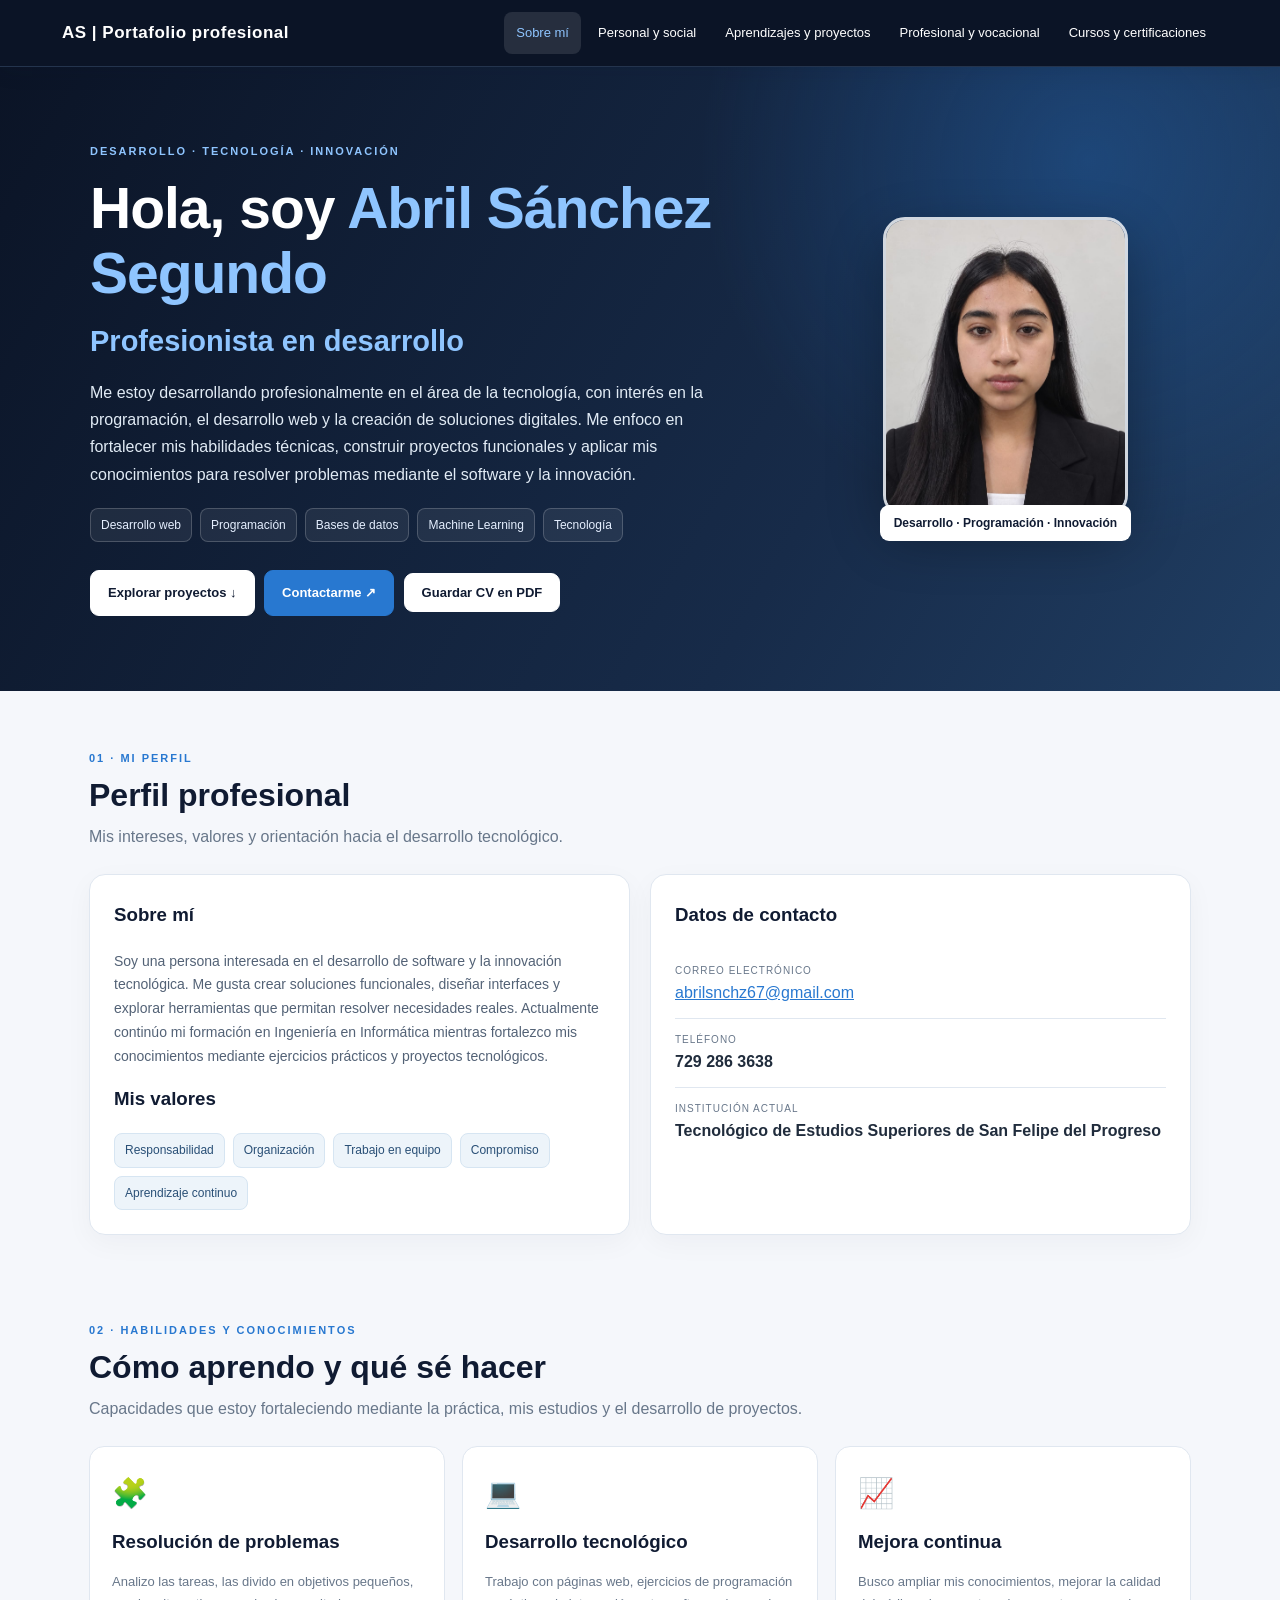
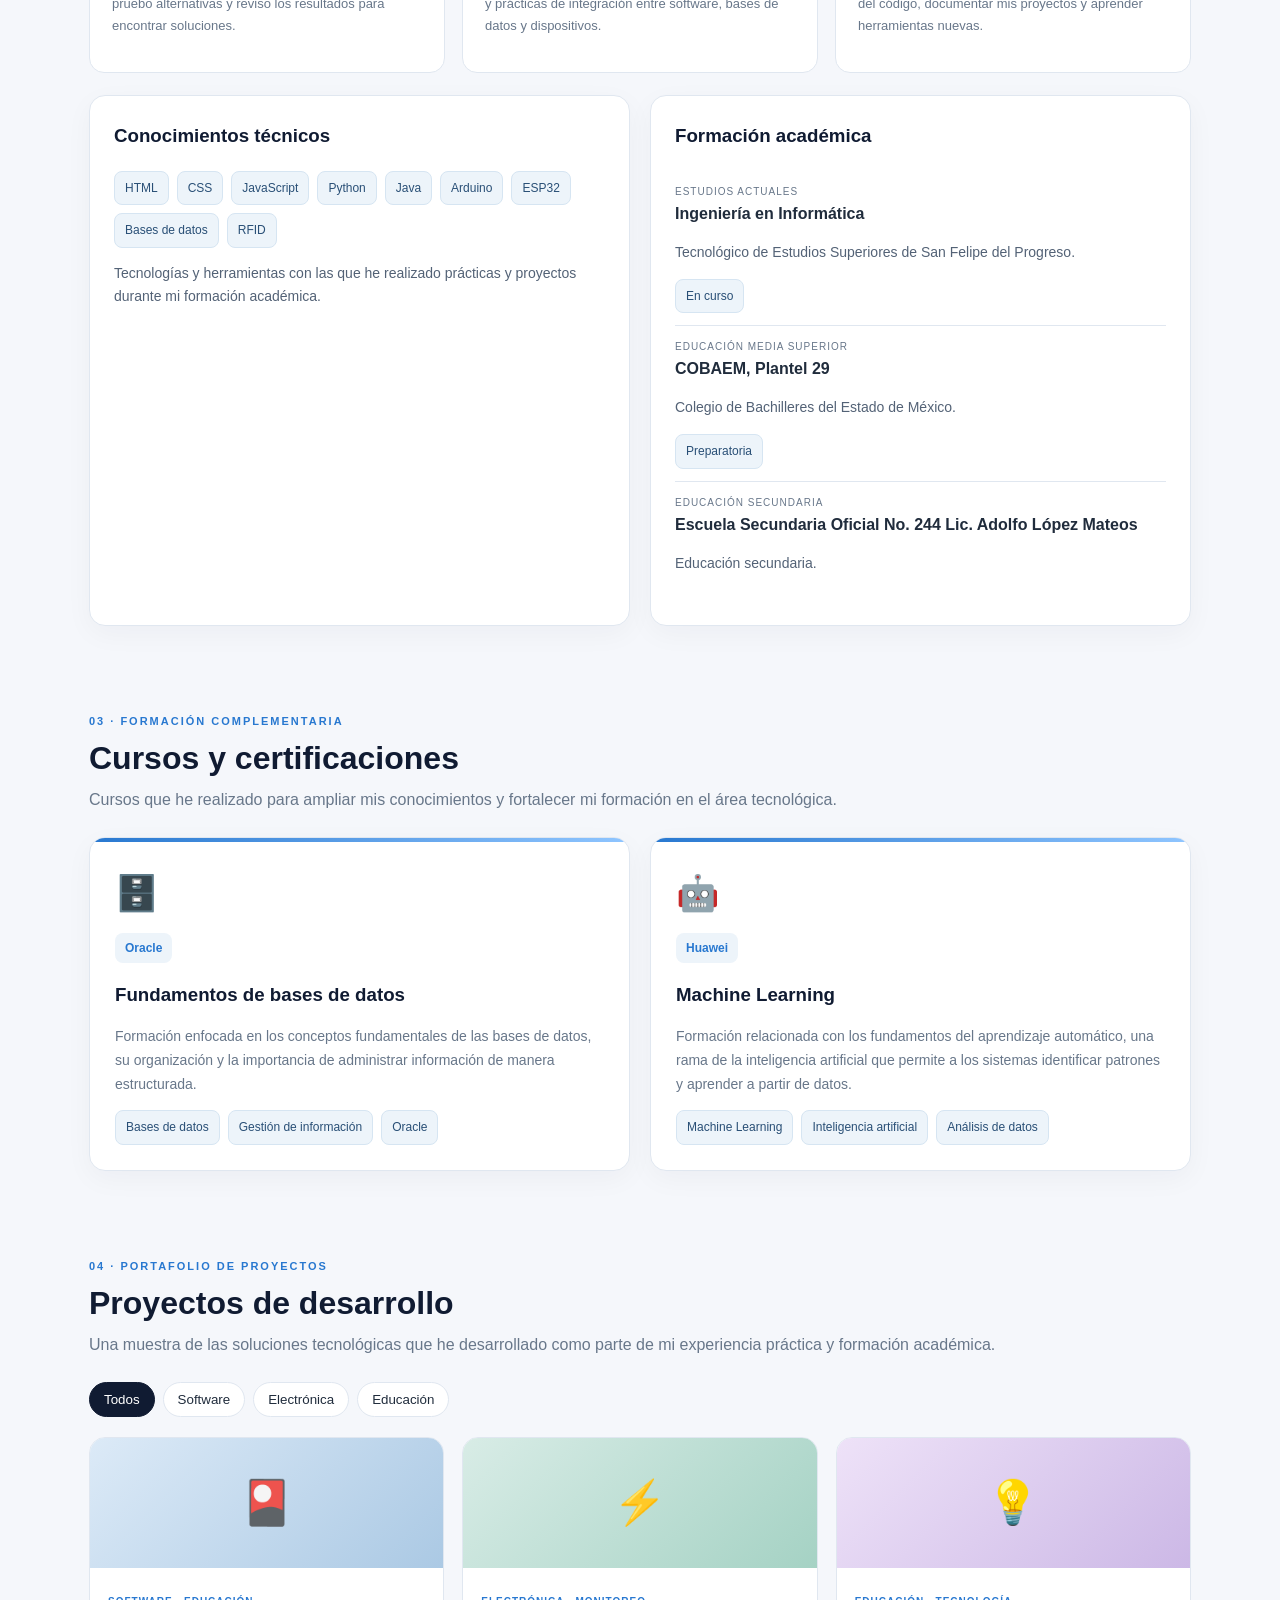
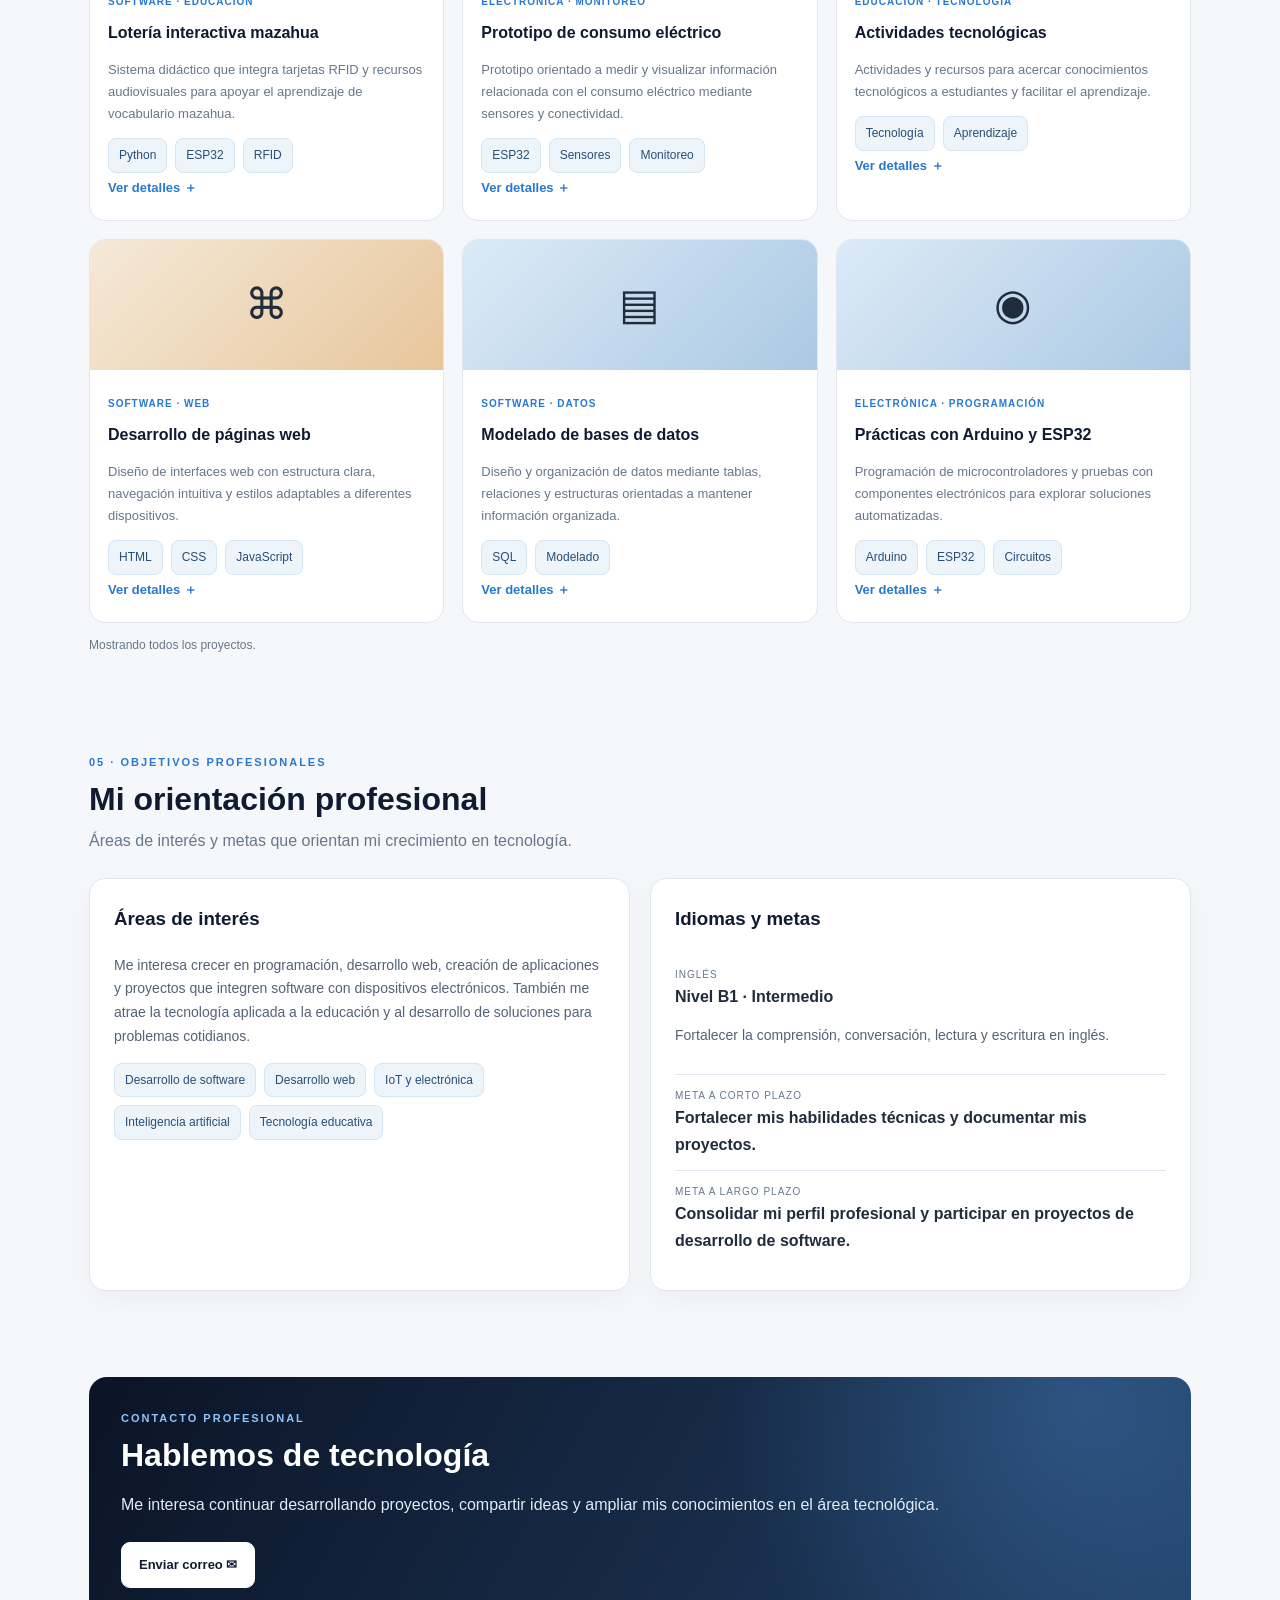
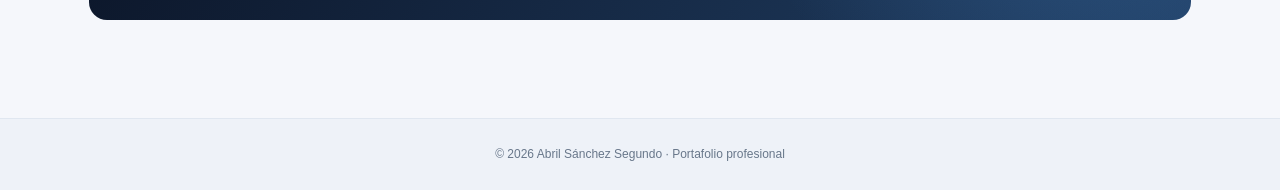
==== commit c8ab2a94: "Update index.html" ====
--- a/index.html
+++ b/index.html
@@ -756,7 +756,7 @@
       </h1>
 
       <h2 class="cargo-profesional">
-        Profesionista en desarrollo de software en formación
+        Profesionista en desarrollo 
       </h2>
 
       <p>
